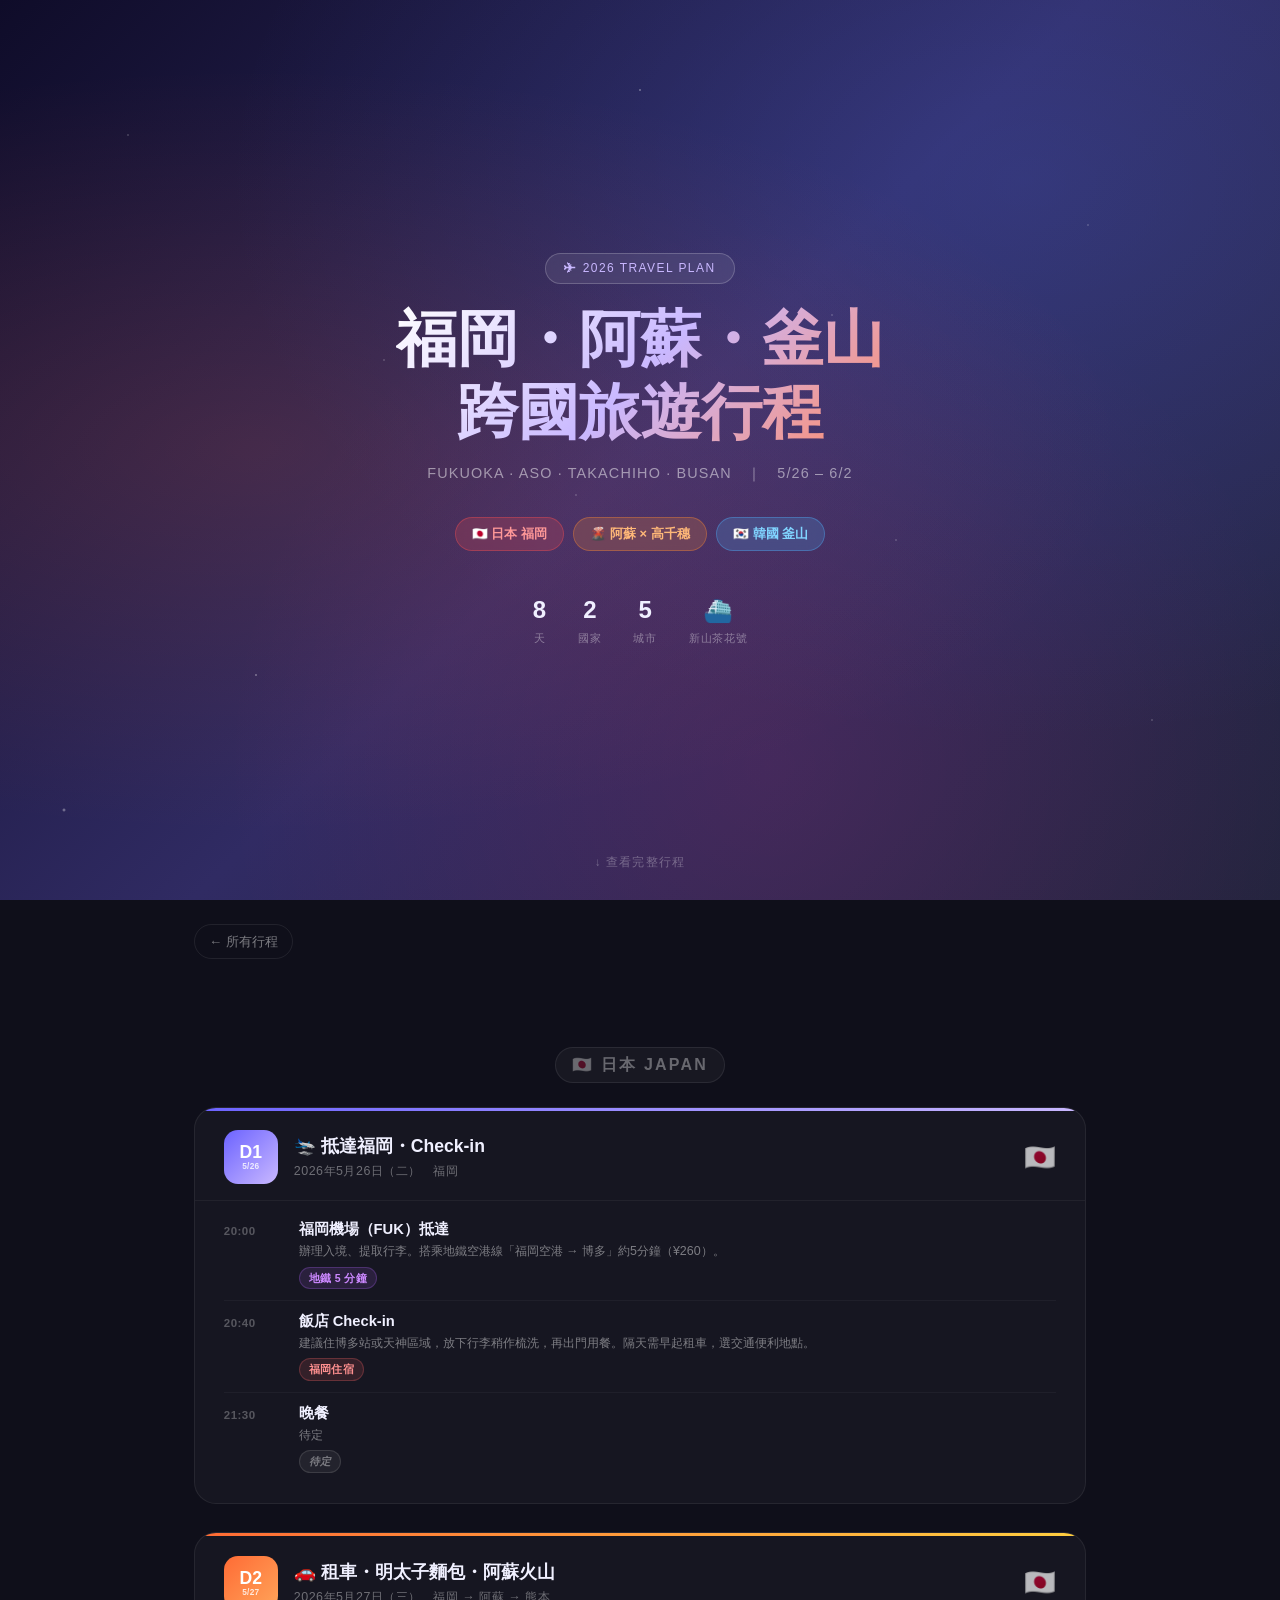
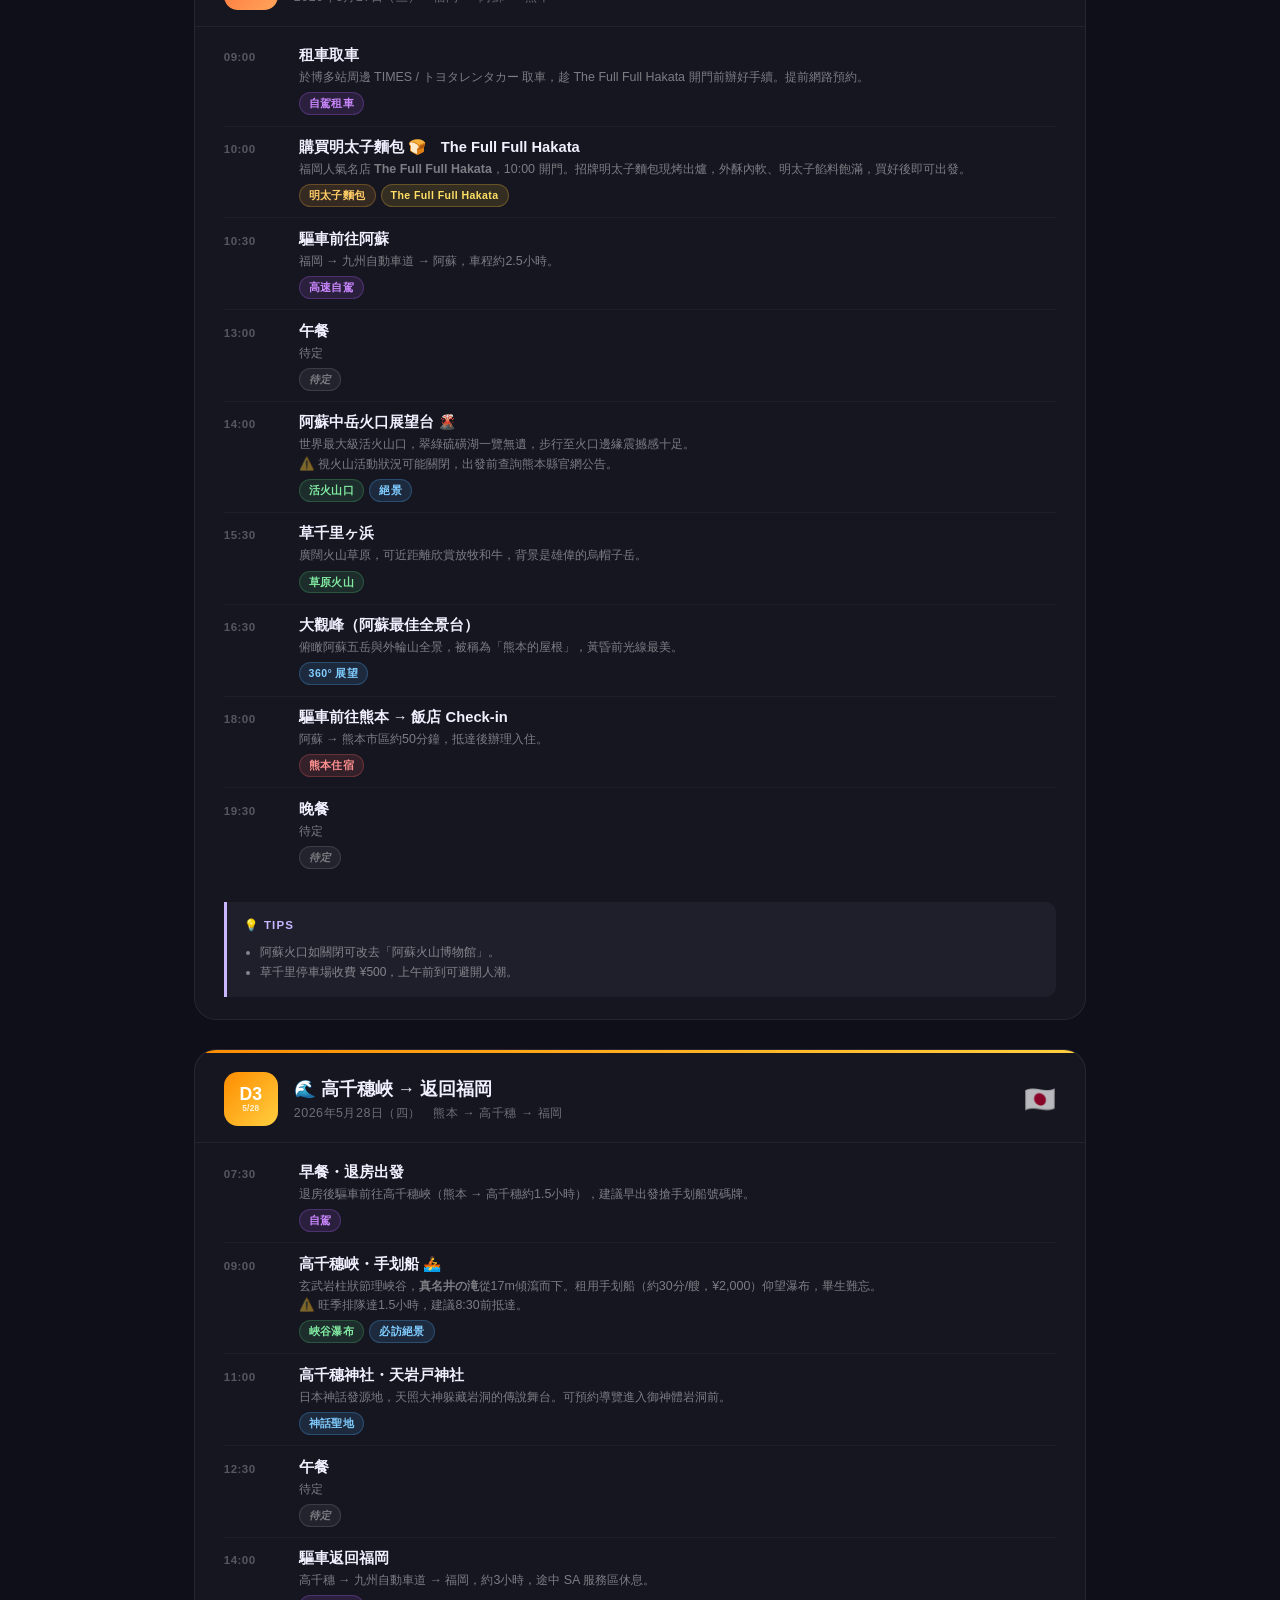
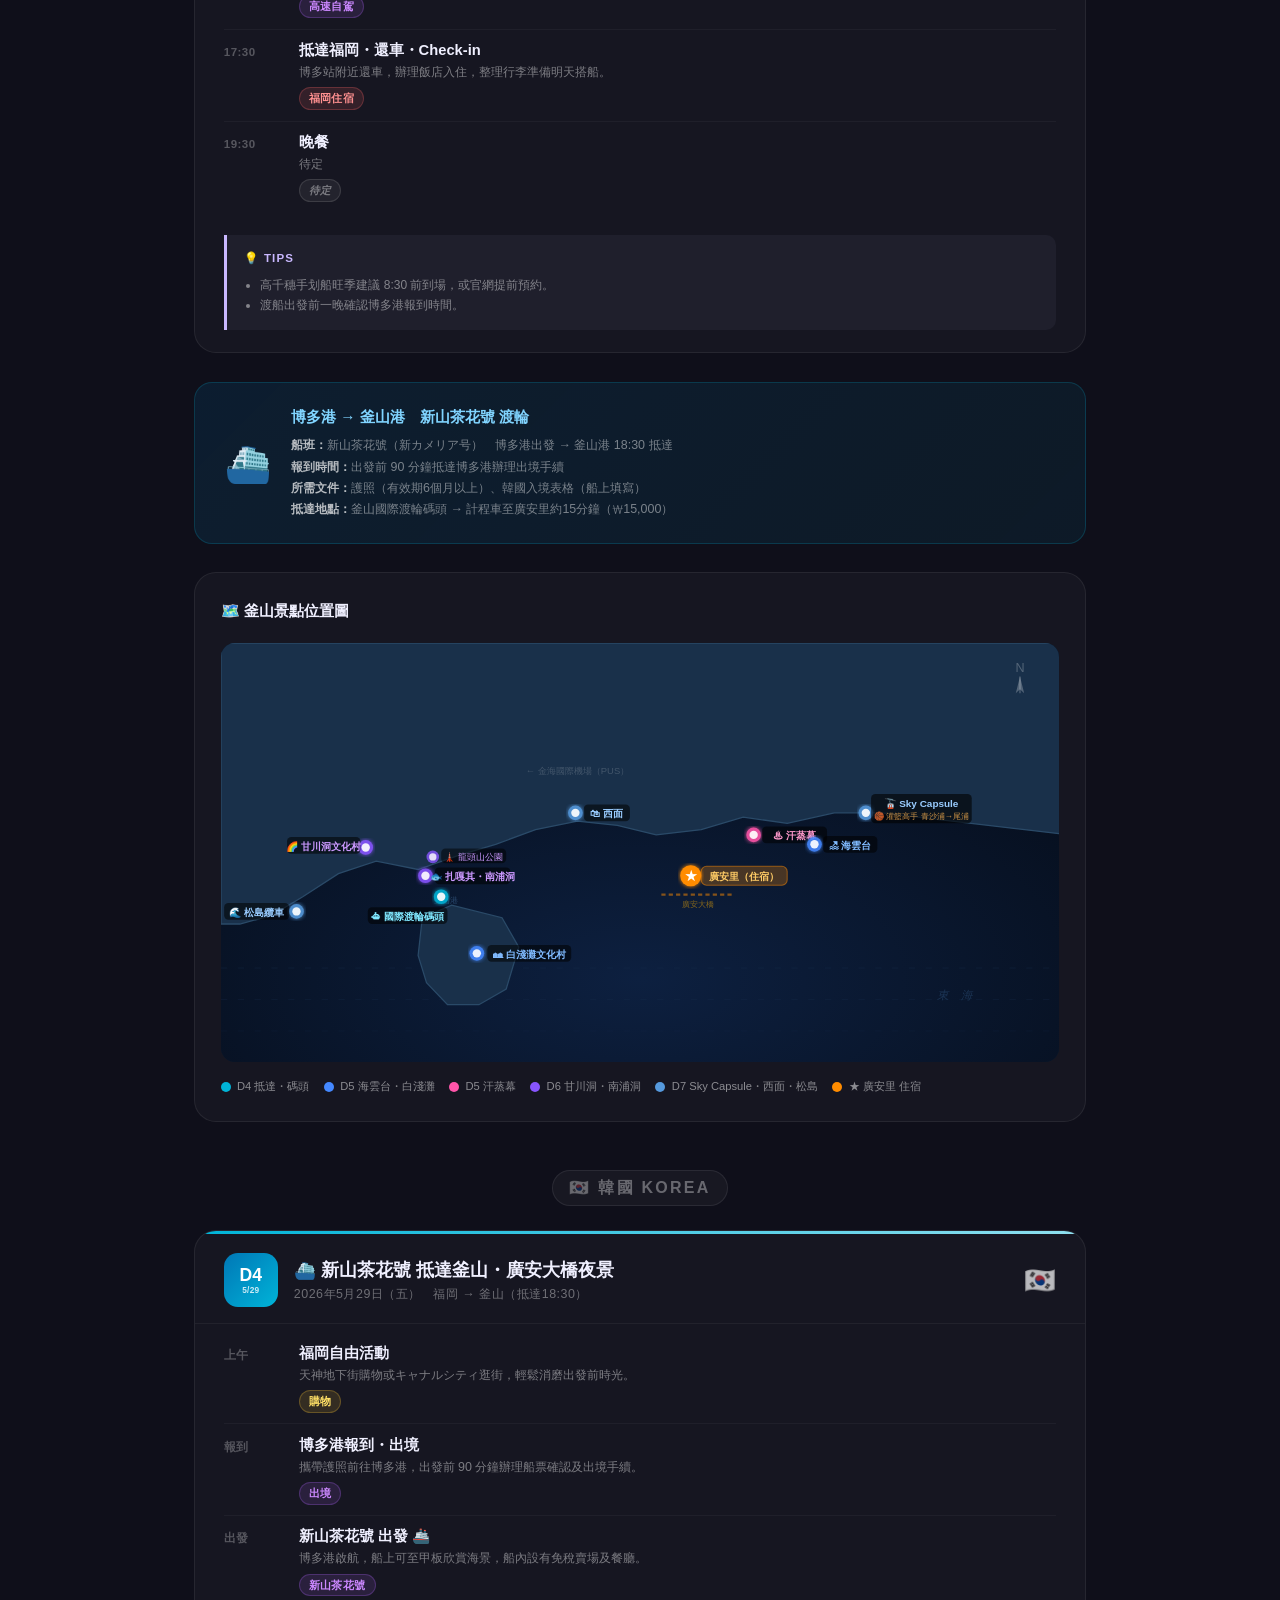
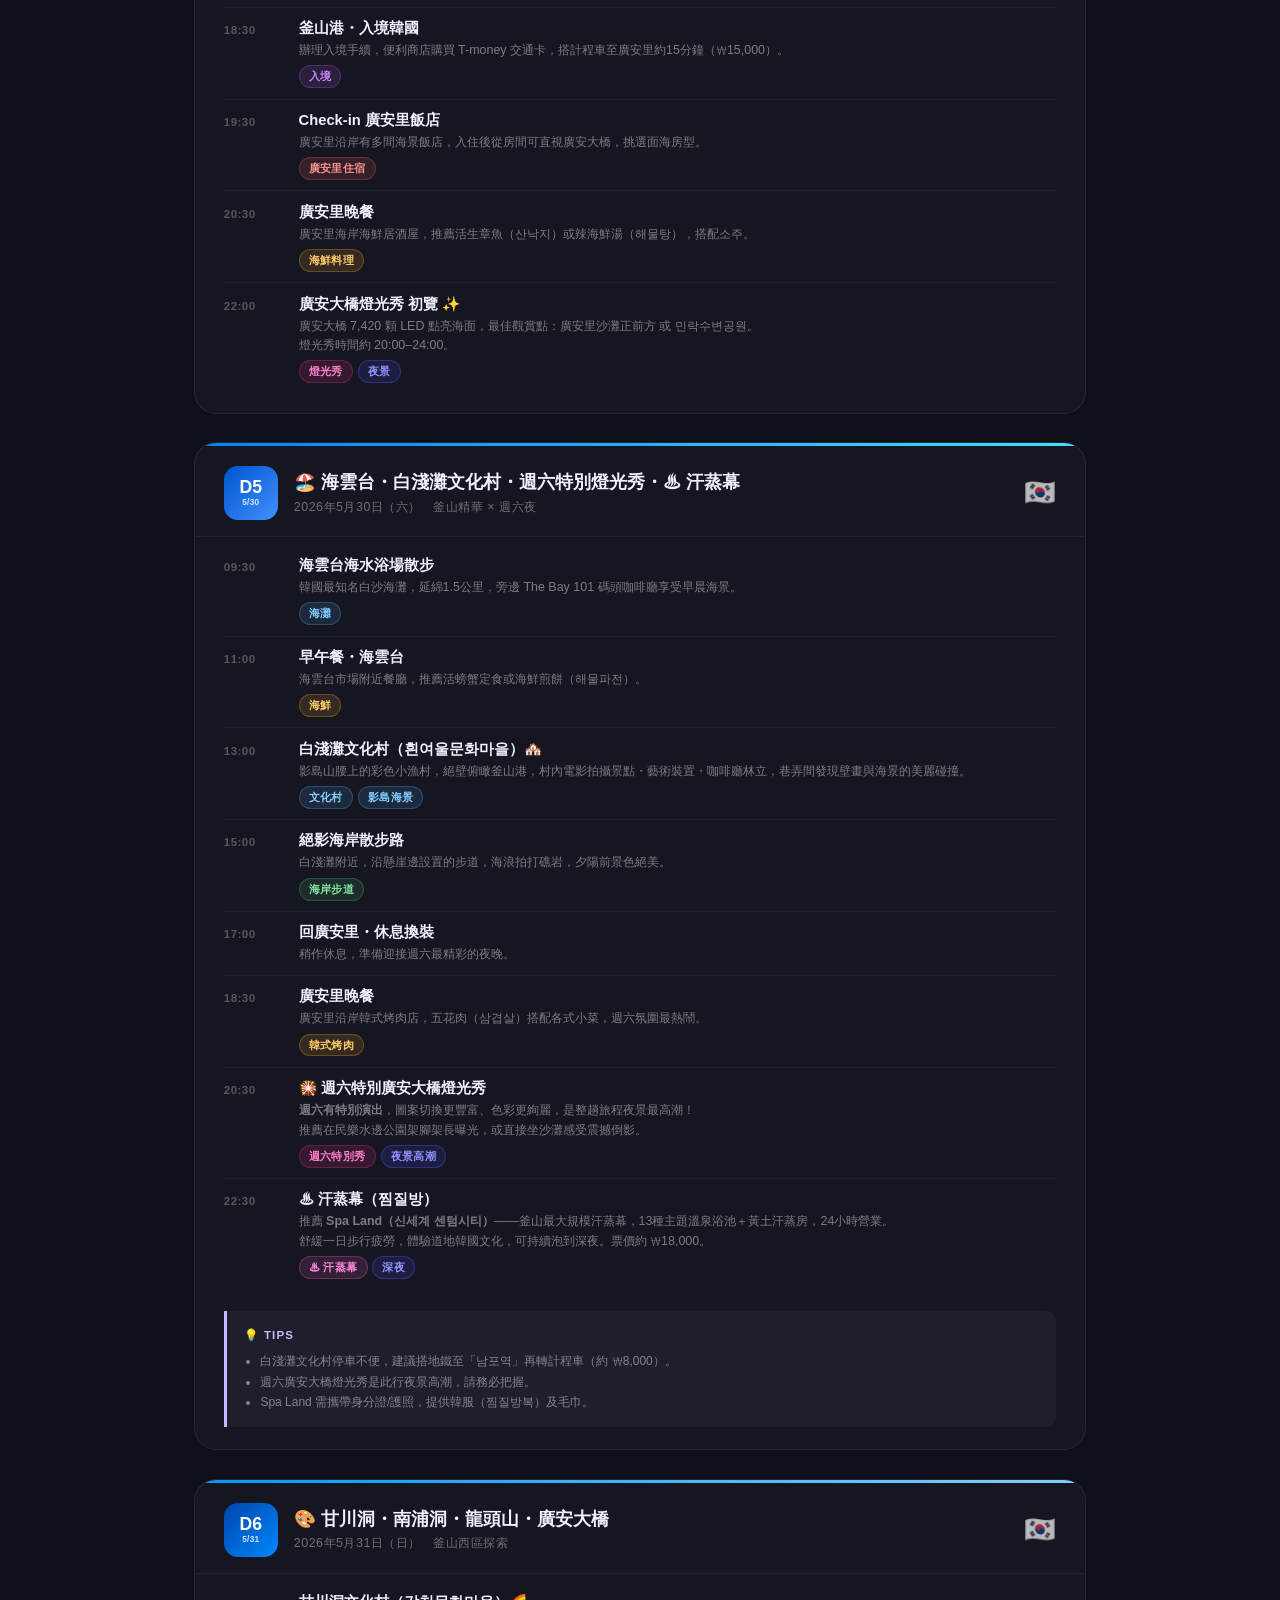
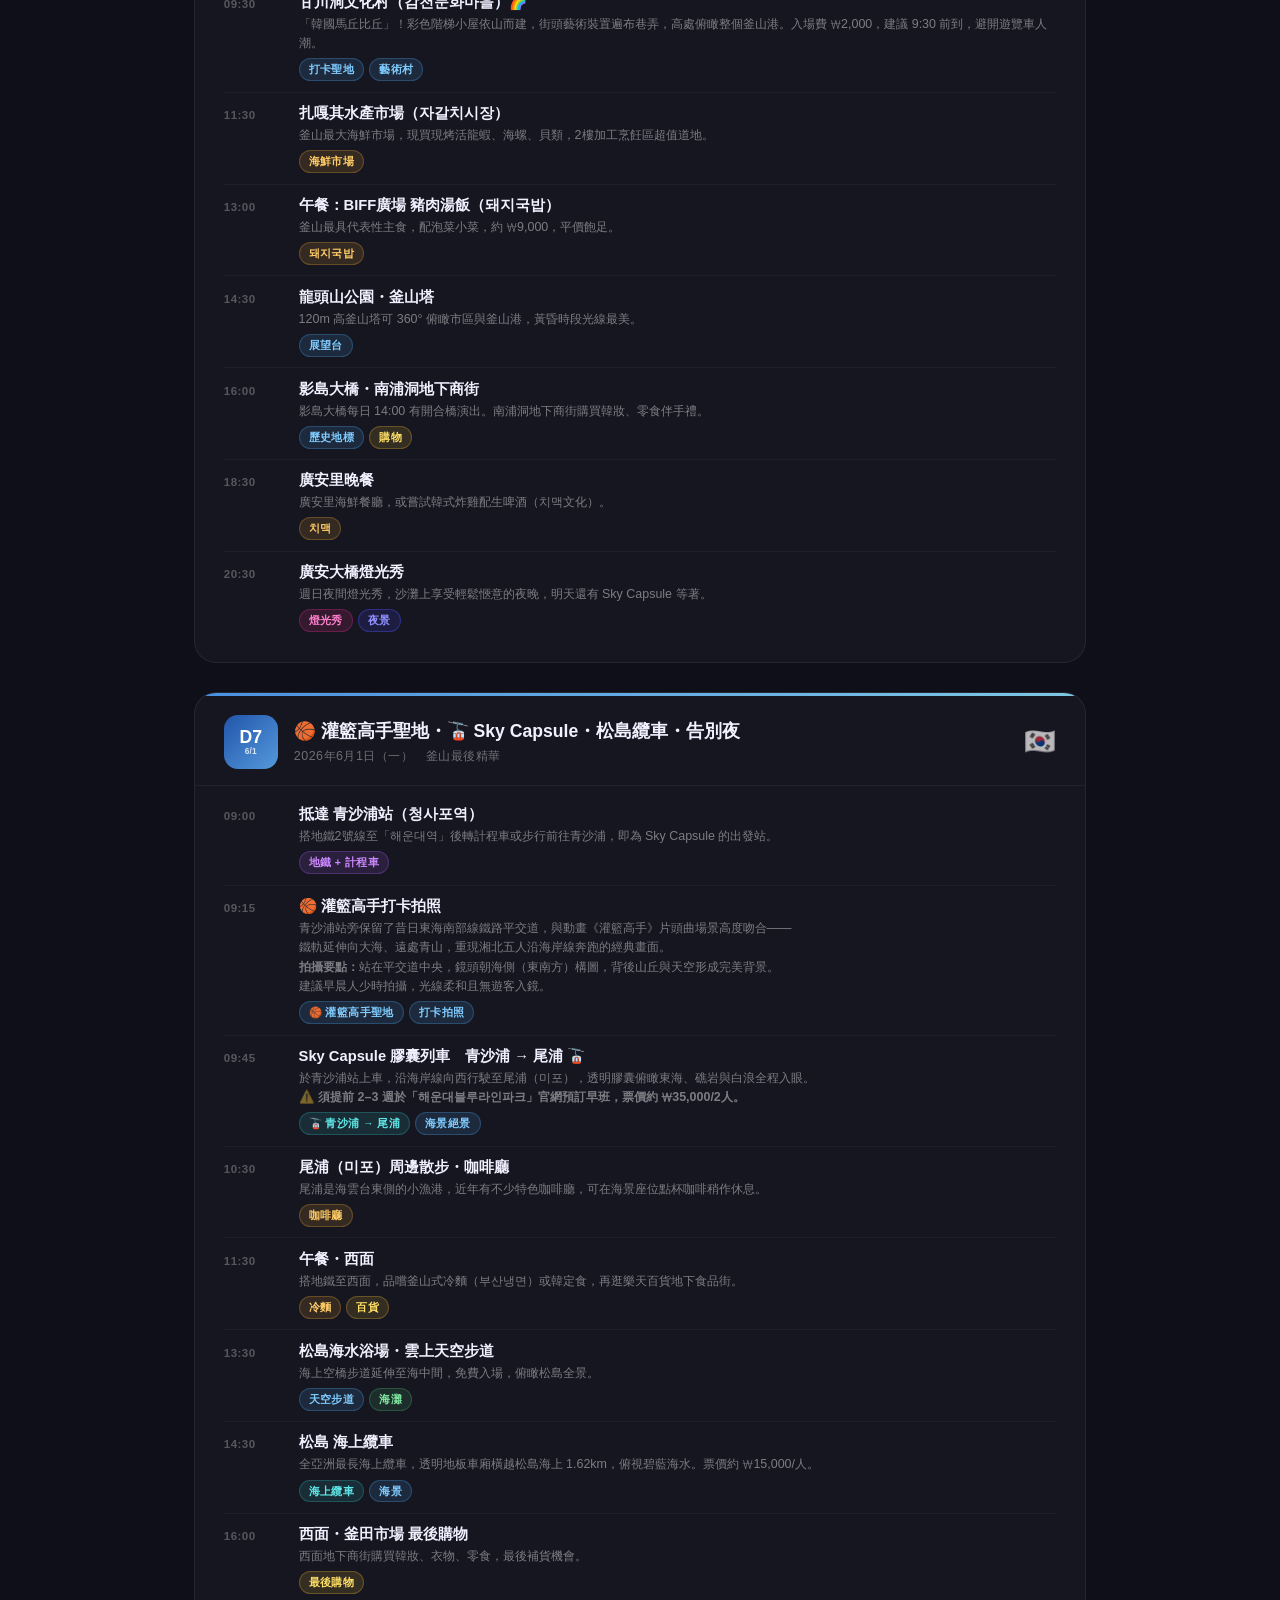
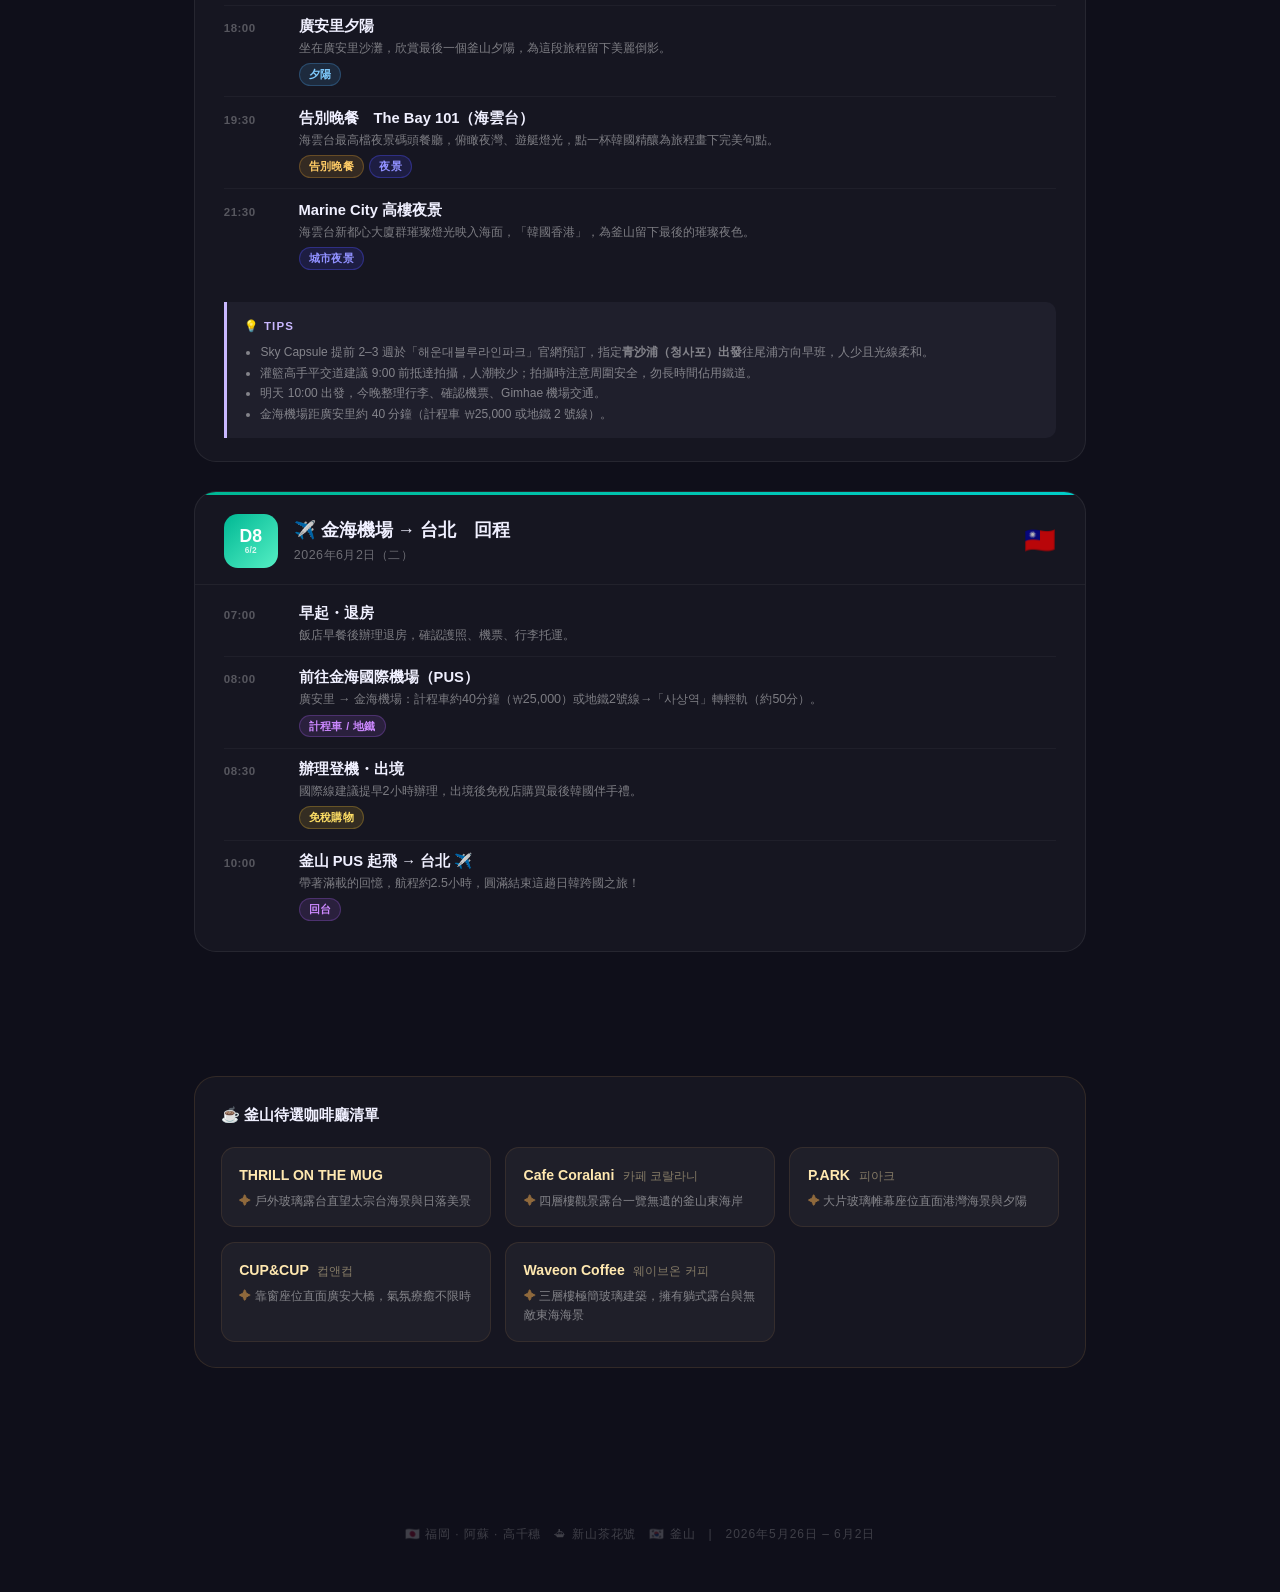
==== trips/fukuoka-busan-2025/index.html @ 914abcb4 "init" ====
<!DOCTYPE html>
<html lang="zh-TW">
<head>
  <meta charset="UTF-8" />
  <meta name="viewport" content="width=device-width, initial-scale=1.0" />
  <title>福岡・阿蘇・釜山 旅遊行程 2026</title>
  <link rel="stylesheet" href="../../assets/css/style.css" />
  <style>
    .hero {
      position: relative;
      height: 100vh;
      min-height: 420px;
      display: flex;
      flex-direction: column;
      align-items: center;
      justify-content: center;
      text-align: center;
      overflow: hidden;
      background: linear-gradient(135deg, #0f0c29, #302b63, #24243e);
    }
    .hero::before {
      content: '';
      position: absolute;
      inset: 0;
      background:
        radial-gradient(ellipse at 20% 50%, rgba(255,100,50,.15) 0%, transparent 60%),
        radial-gradient(ellipse at 80% 20%, rgba(80,120,255,.18) 0%, transparent 55%),
        radial-gradient(ellipse at 60% 85%, rgba(255,50,150,.12) 0%, transparent 50%);
      animation: aurora 8s ease-in-out infinite alternate;
    }
    @keyframes aurora {
      0%   { opacity:.7; transform:scale(1); }
      100% { opacity:1;  transform:scale(1.05); }
    }
    .hero-stars {
      position: absolute;
      inset: 0;
      background-image:
        radial-gradient(1px 1px at 10% 15%, #fff, transparent),
        radial-gradient(1px 1px at 30% 40%, #fff, transparent),
        radial-gradient(1.5px 1.5px at 50% 10%, #fff, transparent),
        radial-gradient(1px 1px at 70% 60%, #fff, transparent),
        radial-gradient(1px 1px at 85% 25%, #fff, transparent),
        radial-gradient(1.5px 1.5px at 20% 75%, #fff, transparent),
        radial-gradient(1px 1px at 90% 80%, #fff, transparent),
        radial-gradient(1px 1px at 45% 55%, #fff, transparent),
        radial-gradient(1px 1px at 65% 35%, #fff, transparent),
        radial-gradient(2px 2px at 5%  90%, #fff, transparent);
      opacity:.5;
    }
    .hero-content { position:relative; z-index:1; }
    .hero-badge {
      display:inline-block; padding:5px 18px;
      background:rgba(255,255,255,.08); border:1px solid rgba(255,255,255,.2);
      border-radius:999px; font-size:.75rem; letter-spacing:.12em; color:#c9b8ff;
      margin-bottom:1.2rem; backdrop-filter:blur(6px);
    }
    .hero h1 {
      font-size:clamp(2rem,6vw,3.8rem); font-weight:800; line-height:1.2;
      background:linear-gradient(135deg,#fff 0%,#c9b8ff 50%,#ff8c69 100%);
      -webkit-background-clip:text; -webkit-text-fill-color:transparent;
      background-clip:text; margin-bottom:.8rem;
    }
    .hero-sub { font-size:.9rem; color:rgba(255,255,255,.5); letter-spacing:.08em; margin-bottom:2rem; }
    .hero-pills { display:flex; gap:.6rem; justify-content:center; flex-wrap:wrap; margin-bottom:2.5rem; }
    .pill { padding:6px 16px; border-radius:999px; font-size:.8rem; font-weight:600; backdrop-filter:blur(8px); }
    .pill-jp  { background:rgba(255,80,80,.2);  border:1px solid rgba(255,80,80,.35);  color:#ff9898; }
    .pill-kr  { background:rgba(80,180,255,.2); border:1px solid rgba(80,180,255,.35); color:#80d4ff; }
    .pill-vol { background:rgba(255,140,50,.2); border:1px solid rgba(255,140,50,.35); color:#ffb878; }
    .hero-summary { display:flex; gap:2rem; justify-content:center; flex-wrap:wrap; }
    .hs-item { text-align:center; }
    .hs-num { font-size:1.5rem; font-weight:800; color:#f0f0ff; }
    .hs-lbl { font-size:.7rem; color:rgba(255,255,255,.38); letter-spacing:.06em; }
    .scroll-hint {
      position:absolute; bottom:1.8rem; left:50%; transform:translateX(-50%);
      color:rgba(255,255,255,.3); font-size:.72rem; letter-spacing:.1em;
      animation:bounce 2s infinite;
    }
    @keyframes bounce {
      0%,100% { transform:translateX(-50%) translateY(0); }
      50%      { transform:translateX(-50%) translateY(8px); }
    }
    .back-bar { max-width:940px; margin:0 auto; padding:1.5rem 1.5rem 0; }
    .container { max-width:940px; margin:0 auto; padding:2.5rem 1.5rem 6rem; }
    .section-title {
      text-align:center; font-size:1rem; font-weight:700;
      color:rgba(255,255,255,.35); letter-spacing:.14em; margin:3rem 0 1.5rem;
    }
    .section-title span {
      display:inline-block; padding:4px 16px;
      background:rgba(255,255,255,.04); border:1px solid rgba(255,255,255,.08);
      border-radius:999px;
    }
    /* Day cards */
    .day-card {
      position:relative; border-radius:22px; padding:0;
      margin-bottom:1.8rem; overflow:hidden;
      transition:transform .3s, box-shadow .3s;
      background:rgba(255,255,255,.03); border:1px solid rgba(255,255,255,.07);
    }
    .day-card:hover { transform:translateY(-3px); box-shadow:0 18px 50px rgba(0,0,0,.4); }
    .day-card::before {
      content:''; position:absolute; top:0; left:0;
      width:100%; height:3px; border-radius:0;
    }
    .d1::before { background:linear-gradient(90deg,#6c63ff,#c9b8ff); }
    .d2::before { background:linear-gradient(90deg,#ff6b35,#ffcf40); }
    .d3::before { background:linear-gradient(90deg,#ff8c00,#ffcf40); }
    .d4::before { background:linear-gradient(90deg,#00b4d8,#90e0ef); }
    .d5::before { background:linear-gradient(90deg,#0080ff,#40e0ff); }
    .d6::before { background:linear-gradient(90deg,#0099ff,#80cfff); }
    .d7::before { background:linear-gradient(90deg,#4a90e2,#7ec8e3); }
    .d8::before { background:linear-gradient(90deg,#00b894,#00cec9); }
    .day-head {
      display:flex; align-items:center; gap:1rem;
      padding:1.4rem 1.8rem 1rem; border-bottom:1px solid rgba(255,255,255,.05);
    }
    .day-num {
      flex-shrink:0; width:54px; height:54px; border-radius:14px;
      display:flex; flex-direction:column; align-items:center; justify-content:center;
      font-weight:800; line-height:1.1; color:#fff;
    }
    .d1 .day-num { background:linear-gradient(135deg,#6c63ff,#c9b8ff); }
    .d2 .day-num { background:linear-gradient(135deg,#ff6b35,#ffa55a); }
    .d3 .day-num { background:linear-gradient(135deg,#ff8c00,#ffcf40); }
    .d4 .day-num { background:linear-gradient(135deg,#0077b6,#00b4d8); }
    .d5 .day-num { background:linear-gradient(135deg,#0055cc,#4090ff); }
    .d6 .day-num { background:linear-gradient(135deg,#0044aa,#0088ff); }
    .d7 .day-num { background:linear-gradient(135deg,#2255aa,#5599dd); }
    .d8 .day-num { background:linear-gradient(135deg,#00b894,#55efc4); }
    .day-num .n  { font-size:1.1rem; }
    .day-num .dt { font-size:.52rem; opacity:.8; letter-spacing:.03em; }
    .day-info h2  { font-size:1.1rem; font-weight:700; color:#f0f0ff; }
    .day-info .dl { font-size:.78rem; color:rgba(255,255,255,.38); margin-top:.1rem; letter-spacing:.04em; }
    .country-flag { margin-left:auto; font-size:1.6rem; opacity:.7; }
    .schedule { padding:.5rem 1.8rem 1.2rem; }
    .si {
      display:grid; grid-template-columns:62px 1fr; gap:.3rem .8rem;
      padding:.65rem 0; border-bottom:1px solid rgba(255,255,255,.04);
    }
    .si:last-child { border-bottom:none; }
    .si-time { font-size:.72rem; font-weight:700; color:rgba(255,255,255,.28); padding-top:3px; letter-spacing:.04em; }
    .si-name { font-size:.92rem; font-weight:600; color:#f0f0ff; line-height:1.4; }
    .si-desc { font-size:.78rem; color:rgba(255,255,255,.44); line-height:1.55; margin-top:.15rem; }
    .si-tags { margin-top:.3rem; display:flex; flex-wrap:wrap; gap:.3rem; }
    .tag { padding:2px 9px; border-radius:999px; font-size:.66rem; font-weight:600; }
    .t-food   { background:rgba(255,180,50,.13);  color:#ffcc66; border:1px solid rgba(255,180,50,.25); }
    .t-nature { background:rgba(80,200,120,.13);  color:#80e8a0; border:1px solid rgba(80,200,120,.25); }
    .t-view   { background:rgba(80,180,255,.13);  color:#80ccff; border:1px solid rgba(80,180,255,.25); }
    .t-trans  { background:rgba(180,100,255,.13); color:#cc88ff; border:1px solid rgba(180,100,255,.25); }
    .t-hotel  { background:rgba(255,100,100,.13); color:#ff9090; border:1px solid rgba(255,100,100,.25); }
    .t-night  { background:rgba(60,60,200,.2);    color:#9090ff; border:1px solid rgba(80,80,255,.35); }
    .t-show   { background:rgba(255,50,150,.13);  color:#ff80cc; border:1px solid rgba(255,50,150,.25); }
    .t-cable  { background:rgba(50,200,200,.13);  color:#60e8e8; border:1px solid rgba(50,200,200,.25); }
    .t-shop   { background:rgba(255,200,50,.13);  color:#ffe066; border:1px solid rgba(255,200,50,.25); }
    .t-spa    { background:rgba(255,100,200,.13); color:#ff88dd; border:1px solid rgba(255,100,200,.25); }
    .t-tbd    { background:rgba(160,160,160,.1);  color:rgba(255,255,255,.4); border:1px solid rgba(160,160,160,.2); font-style:italic; }
    .tips {
      margin:.2rem 1.8rem 1.4rem;
      background:rgba(201,184,255,.05); border-left:3px solid #c9b8ff;
      border-radius:0 10px 10px 0; padding:.9rem 1.1rem;
    }
    .tips h4 { font-size:.72rem; color:#c9b8ff; letter-spacing:.1em; margin-bottom:.45rem; }
    .tips ul  { padding-left:1rem; }
    .tips li  { font-size:.75rem; color:rgba(255,255,255,.45); line-height:1.7; }
    /* Ferry banner */
    .ferry-banner {
      display:flex; align-items:center; gap:1.2rem; flex-wrap:wrap;
      background:linear-gradient(135deg,rgba(0,119,182,.14),rgba(0,180,216,.07));
      border:1px solid rgba(0,180,216,.2); border-radius:18px;
      padding:1.4rem 1.8rem; margin-bottom:1.8rem;
    }
    .ferry-icon { font-size:2.4rem; flex-shrink:0; }
    .ferry-info h3 { font-size:.95rem; font-weight:700; color:#80d4ff; margin-bottom:.35rem; }
    .ferry-info p  { font-size:.78rem; color:rgba(255,255,255,.45); line-height:1.7; }
    .ferry-info strong { color:rgba(255,255,255,.7); }

    /* ── Busan Map ── */
    .map-section {
      background:rgba(255,255,255,.03); border:1px solid rgba(255,255,255,.07);
      border-radius:22px; padding:1.6rem; margin-bottom:1.8rem; overflow:hidden;
    }
    .map-title {
      font-size:.95rem; font-weight:700; color:#f0f0ff;
      margin-bottom:1.2rem; display:flex; align-items:center; gap:.5rem;
    }
    .map-wrap {
      position:relative; width:100%; border-radius:14px; overflow:hidden;
      background:#0d1b2e;
    }
    .map-wrap svg { display:block; width:100%; height:auto; }
    .map-legend {
      display:flex; flex-wrap:wrap; gap:.5rem .9rem; margin-top:1rem;
    }
    .legend-item {
      display:flex; align-items:center; gap:.4rem;
      font-size:.7rem; color:rgba(255,255,255,.5);
    }
    .legend-dot {
      width:10px; height:10px; border-radius:50%; flex-shrink:0;
    }

    /* ── Coffee section ── */
    .cafe-section {
      background: rgba(255,255,255,.03);
      border: 1px solid rgba(255,180,80,.12);
      border-radius: 22px;
      padding: 1.6rem;
      margin-bottom: 1.8rem;
    }
    .cafe-section-title {
      font-size: .95rem;
      font-weight: 700;
      color: #f0f0ff;
      margin-bottom: 1.2rem;
      display: flex;
      align-items: center;
      gap: .5rem;
    }
    .cafe-grid {
      display: grid;
      grid-template-columns: repeat(auto-fill, minmax(260px, 1fr));
      gap: .9rem;
    }
    .cafe-card {
      background: rgba(255,255,255,.04);
      border: 1px solid rgba(255,180,80,.1);
      border-radius: 14px;
      padding: 1rem 1.1rem;
      transition: background .2s, border-color .2s;
    }
    .cafe-card:hover {
      background: rgba(255,180,80,.06);
      border-color: rgba(255,180,80,.22);
    }
    .cafe-name {
      font-size: .88rem;
      font-weight: 700;
      color: #ffe8b0;
      margin-bottom: .35rem;
    }
    .cafe-name-kr {
      font-size: .72rem;
      color: rgba(255,232,176,.45);
      margin-left: .3rem;
      font-weight: 400;
    }
    .cafe-highlight {
      font-size: .76rem;
      color: rgba(255,255,255,.45);
      line-height: 1.55;
    }
    .cafe-highlight::before {
      content: '✦ ';
      color: rgba(255,180,80,.5);
    }
  </style>
</head>
<body>

<!-- ══ HERO ══ -->
<section class="hero">
  <div class="hero-stars"></div>
  <div class="hero-content">
    <div class="hero-badge">✈ 2026 TRAVEL PLAN</div>
    <h1>福岡・阿蘇・釜山<br>跨國旅遊行程</h1>
    <p class="hero-sub">FUKUOKA · ASO · TAKACHIHO · BUSAN　｜　5/26 – 6/2</p>
    <div class="hero-pills">
      <span class="pill pill-jp">🇯🇵 日本 福岡</span>
      <span class="pill pill-vol">🌋 阿蘇 × 高千穗</span>
      <span class="pill pill-kr">🇰🇷 韓國 釜山</span>
    </div>
    <div class="hero-summary">
      <div class="hs-item"><div class="hs-num">8</div><div class="hs-lbl">天</div></div>
      <div class="hs-item"><div class="hs-num">2</div><div class="hs-lbl">國家</div></div>
      <div class="hs-item"><div class="hs-num">5</div><div class="hs-lbl">城市</div></div>
      <div class="hs-item"><div class="hs-num">⛴️</div><div class="hs-lbl">新山茶花號</div></div>
    </div>
  </div>
  <div class="scroll-hint">↓ 查看完整行程</div>
</section>

<div class="back-bar">
  <a href="../../index.html" class="back-link">← 所有行程</a>
</div>

<div class="container">

  <!-- ══ 日本段 ══ -->
  <div class="section-title"><span>🇯🇵 日本 JAPAN</span></div>

  <!-- D1 -->
  <div class="day-card d1">
    <div class="day-head">
      <div class="day-num"><span class="n">D1</span><span class="dt">5/26</span></div>
      <div class="day-info">
        <h2>🛬 抵達福岡・Check-in</h2>
        <div class="dl">2026年5月26日（二）　福岡</div>
      </div>
      <div class="country-flag">🇯🇵</div>
    </div>
    <div class="schedule">
      <div class="si">
        <span class="si-time">20:00</span>
        <div>
          <div class="si-name">福岡機場（FUK）抵達</div>
          <div class="si-desc">辦理入境、提取行李。搭乘地鐵空港線「福岡空港 → 博多」約5分鐘（¥260）。</div>
          <div class="si-tags"><span class="tag t-trans">地鐵 5 分鐘</span></div>
        </div>
      </div>
      <div class="si">
        <span class="si-time">20:40</span>
        <div>
          <div class="si-name">飯店 Check-in</div>
          <div class="si-desc">建議住博多站或天神區域，放下行李稍作梳洗，再出門用餐。隔天需早起租車，選交通便利地點。</div>
          <div class="si-tags"><span class="tag t-hotel">福岡住宿</span></div>
        </div>
      </div>
      <div class="si">
        <span class="si-time">21:30</span>
        <div>
          <div class="si-name">晚餐</div>
          <div class="si-desc">待定</div>
          <div class="si-tags"><span class="tag t-tbd">待定</span></div>
        </div>
      </div>
    </div>
  </div>

  <!-- D2 -->
  <div class="day-card d2">
    <div class="day-head">
      <div class="day-num"><span class="n">D2</span><span class="dt">5/27</span></div>
      <div class="day-info">
        <h2>🚗 租車・明太子麵包・阿蘇火山</h2>
        <div class="dl">2026年5月27日（三）　福岡 → 阿蘇 → 熊本</div>
      </div>
      <div class="country-flag">🇯🇵</div>
    </div>
    <div class="schedule">
      <div class="si">
        <span class="si-time">09:00</span>
        <div>
          <div class="si-name">租車取車</div>
          <div class="si-desc">於博多站周邊 TIMES / トヨタレンタカー 取車，趁 The Full Full Hakata 開門前辦好手續。提前網路預約。</div>
          <div class="si-tags"><span class="tag t-trans">自駕租車</span></div>
        </div>
      </div>
      <div class="si">
        <span class="si-time">10:00</span>
        <div>
          <div class="si-name">購買明太子麵包 🍞　The Full Full Hakata</div>
          <div class="si-desc">福岡人氣名店 <strong>The Full Full Hakata</strong>，10:00 開門。招牌明太子麵包現烤出爐，外酥內軟、明太子餡料飽滿，買好後即可出發。</div>
          <div class="si-tags"><span class="tag t-food">明太子麵包</span><span class="tag t-shop">The Full Full Hakata</span></div>
        </div>
      </div>
      <div class="si">
        <span class="si-time">10:30</span>
        <div>
          <div class="si-name">驅車前往阿蘇</div>
          <div class="si-desc">福岡 → 九州自動車道 → 阿蘇，車程約2.5小時。</div>
          <div class="si-tags"><span class="tag t-trans">高速自駕</span></div>
        </div>
      </div>
      <div class="si">
        <span class="si-time">13:00</span>
        <div>
          <div class="si-name">午餐</div>
          <div class="si-desc">待定</div>
          <div class="si-tags"><span class="tag t-tbd">待定</span></div>
        </div>
      </div>
      <div class="si">
        <span class="si-time">14:00</span>
        <div>
          <div class="si-name">阿蘇中岳火口展望台 🌋</div>
          <div class="si-desc">世界最大級活火山口，翠綠硫磺湖一覽無遺，步行至火口邊緣震撼感十足。<br>⚠️ 視火山活動狀況可能關閉，出發前查詢熊本縣官網公告。</div>
          <div class="si-tags"><span class="tag t-nature">活火山口</span><span class="tag t-view">絕景</span></div>
        </div>
      </div>
      <div class="si">
        <span class="si-time">15:30</span>
        <div>
          <div class="si-name">草千里ヶ浜</div>
          <div class="si-desc">廣闊火山草原，可近距離欣賞放牧和牛，背景是雄偉的烏帽子岳。</div>
          <div class="si-tags"><span class="tag t-nature">草原火山</span></div>
        </div>
      </div>
      <div class="si">
        <span class="si-time">16:30</span>
        <div>
          <div class="si-name">大觀峰（阿蘇最佳全景台）</div>
          <div class="si-desc">俯瞰阿蘇五岳與外輪山全景，被稱為「熊本的屋根」，黃昏前光線最美。</div>
          <div class="si-tags"><span class="tag t-view">360° 展望</span></div>
        </div>
      </div>
      <div class="si">
        <span class="si-time">18:00</span>
        <div>
          <div class="si-name">驅車前往熊本 → 飯店 Check-in</div>
          <div class="si-desc">阿蘇 → 熊本市區約50分鐘，抵達後辦理入住。</div>
          <div class="si-tags"><span class="tag t-hotel">熊本住宿</span></div>
        </div>
      </div>
      <div class="si">
        <span class="si-time">19:30</span>
        <div>
          <div class="si-name">晚餐</div>
          <div class="si-desc">待定</div>
          <div class="si-tags"><span class="tag t-tbd">待定</span></div>
        </div>
      </div>
    </div>
    <div class="tips">
      <h4>💡 TIPS</h4>
      <ul>
        <li>阿蘇火口如關閉可改去「阿蘇火山博物館」。</li>
        <li>草千里停車場收費 ¥500，上午前到可避開人潮。</li>
      </ul>
    </div>
  </div>

  <!-- D3 -->
  <div class="day-card d3">
    <div class="day-head">
      <div class="day-num"><span class="n">D3</span><span class="dt">5/28</span></div>
      <div class="day-info">
        <h2>🌊 高千穗峽 → 返回福岡</h2>
        <div class="dl">2026年5月28日（四）　熊本 → 高千穗 → 福岡</div>
      </div>
      <div class="country-flag">🇯🇵</div>
    </div>
    <div class="schedule">
      <div class="si">
        <span class="si-time">07:30</span>
        <div>
          <div class="si-name">早餐・退房出發</div>
          <div class="si-desc">退房後驅車前往高千穗峽（熊本 → 高千穗約1.5小時），建議早出發搶手划船號碼牌。</div>
          <div class="si-tags"><span class="tag t-trans">自駕</span></div>
        </div>
      </div>
      <div class="si">
        <span class="si-time">09:00</span>
        <div>
          <div class="si-name">高千穗峽・手划船 🚣</div>
          <div class="si-desc">玄武岩柱狀節理峽谷，<strong>真名井の滝</strong>從17m傾瀉而下。租用手划船（約30分/艘，¥2,000）仰望瀑布，畢生難忘。<br>⚠️ 旺季排隊達1.5小時，建議8:30前抵達。</div>
          <div class="si-tags"><span class="tag t-nature">峽谷瀑布</span><span class="tag t-view">必訪絕景</span></div>
        </div>
      </div>
      <div class="si">
        <span class="si-time">11:00</span>
        <div>
          <div class="si-name">高千穗神社・天岩戸神社</div>
          <div class="si-desc">日本神話發源地，天照大神躲藏岩洞的傳說舞台。可預約導覽進入御神體岩洞前。</div>
          <div class="si-tags"><span class="tag t-view">神話聖地</span></div>
        </div>
      </div>
      <div class="si">
        <span class="si-time">12:30</span>
        <div>
          <div class="si-name">午餐</div>
          <div class="si-desc">待定</div>
          <div class="si-tags"><span class="tag t-tbd">待定</span></div>
        </div>
      </div>
      <div class="si">
        <span class="si-time">14:00</span>
        <div>
          <div class="si-name">驅車返回福岡</div>
          <div class="si-desc">高千穗 → 九州自動車道 → 福岡，約3小時，途中 SA 服務區休息。</div>
          <div class="si-tags"><span class="tag t-trans">高速自駕</span></div>
        </div>
      </div>
      <div class="si">
        <span class="si-time">17:30</span>
        <div>
          <div class="si-name">抵達福岡・還車・Check-in</div>
          <div class="si-desc">博多站附近還車，辦理飯店入住，整理行李準備明天搭船。</div>
          <div class="si-tags"><span class="tag t-hotel">福岡住宿</span></div>
        </div>
      </div>
      <div class="si">
        <span class="si-time">19:30</span>
        <div>
          <div class="si-name">晚餐</div>
          <div class="si-desc">待定</div>
          <div class="si-tags"><span class="tag t-tbd">待定</span></div>
        </div>
      </div>
    </div>
    <div class="tips">
      <h4>💡 TIPS</h4>
      <ul>
        <li>高千穗手划船旺季建議 8:30 前到場，或官網提前預約。</li>
        <li>渡船出發前一晚確認博多港報到時間。</li>
      </ul>
    </div>
  </div>

  <!-- Ferry 說明 -->
  <div class="ferry-banner">
    <div class="ferry-icon">⛴️</div>
    <div class="ferry-info">
      <h3>博多港 → 釜山港　新山茶花號 渡輪</h3>
      <p>
        <strong>船班：</strong>新山茶花號（新カメリア号）　博多港出發 → 釜山港 18:30 抵達<br>
        <strong>報到時間：</strong>出發前 90 分鐘抵達博多港辦理出境手續<br>
        <strong>所需文件：</strong>護照（有效期6個月以上）、韓國入境表格（船上填寫）<br>
        <strong>抵達地點：</strong>釜山國際渡輪碼頭 → 計程車至廣安里約15分鐘（₩15,000）
      </p>
    </div>
  </div>

  <!-- ══ 釜山位置圖 ══ -->
  <div class="map-section">
    <div class="map-title">🗺️ 釜山景點位置圖</div>
    <div class="map-wrap">
      <svg viewBox="0 0 800 400" xmlns="http://www.w3.org/2000/svg">
        <defs>
          <radialGradient id="seaG" cx="50%" cy="80%" r="70%">
            <stop offset="0%" stop-color="#0d2040"/>
            <stop offset="100%" stop-color="#060e1c"/>
          </radialGradient>
          <filter id="glow">
            <feGaussianBlur stdDeviation="2" result="blur"/>
            <feMerge><feMergeNode in="blur"/><feMergeNode in="SourceGraphic"/></feMerge>
          </filter>
        </defs>

        <!-- Sea -->
        <rect width="800" height="400" fill="url(#seaG)"/>

        <!-- Sea texture lines -->
        <line x1="0" y1="310" x2="800" y2="310" stroke="#1a3050" stroke-width="0.6" stroke-dasharray="6,10" opacity="0.5"/>
        <line x1="0" y1="340" x2="800" y2="340" stroke="#1a3050" stroke-width="0.6" stroke-dasharray="6,10" opacity="0.4"/>
        <line x1="0" y1="370" x2="800" y2="370" stroke="#1a3050" stroke-width="0.6" stroke-dasharray="6,10" opacity="0.3"/>

        <!-- Mainland -->
        <polygon
          points="0,0 800,0 800,182 630,162 585,162 540,172 498,166 458,178 415,183 378,174 340,170 300,178 262,192 228,202 188,216 148,208 112,220 78,242 48,260 18,268 0,268"
          fill="#19304a" stroke="#2a4a68" stroke-width="1.2"/>

        <!-- Yeongdo Island -->
        <polygon
          points="192,262 220,250 268,262 284,290 272,330 246,345 216,345 196,324 188,298"
          fill="#19304a" stroke="#2a4a68" stroke-width="1.2"/>

        <!-- Water channel label -->
        <text x="215" y="248" fill="rgba(100,160,220,.35)" font-size="8" font-family="sans-serif" text-anchor="middle">釜山港</text>

        <!-- ── Markers ── -->

        <!-- 釜山港碼頭 (D4 arrival) -->
        <circle cx="210" cy="242" r="7" fill="#00b4d8" opacity="0.9" filter="url(#glow)"/>
        <circle cx="210" cy="242" r="4" fill="#fff" opacity="0.9"/>
        <rect x="140" y="252" width="76" height="16" rx="4" fill="rgba(0,0,0,.55)"/>
        <text x="178" y="264" fill="#80e8ff" font-size="9.5" font-family="sans-serif" text-anchor="middle" font-weight="bold">⛴ 國際渡輪碼頭</text>

        <!-- 白淺灘文化村 (D5, on Yeongdo) -->
        <circle cx="244" cy="296" r="7" fill="#4488ff" opacity="0.9" filter="url(#glow)"/>
        <circle cx="244" cy="296" r="4" fill="#fff" opacity="0.9"/>
        <rect x="254" y="288" width="80" height="16" rx="4" fill="rgba(0,0,0,.55)"/>
        <text x="294" y="300" fill="#80bbff" font-size="9.5" font-family="sans-serif" text-anchor="middle" font-weight="bold">🏘 白淺灘文化村</text>

        <!-- 甘川洞文化村 (D6) -->
        <circle cx="138" cy="195" r="7" fill="#8855ff" opacity="0.9" filter="url(#glow)"/>
        <circle cx="138" cy="195" r="4" fill="#fff" opacity="0.9"/>
        <rect x="63" y="185" width="70" height="16" rx="4" fill="rgba(0,0,0,.55)"/>
        <text x="98" y="197" fill="#cc99ff" font-size="9.5" font-family="sans-serif" text-anchor="middle" font-weight="bold">🌈 甘川洞文化村</text>

        <!-- 扎嘎其/南浦洞 (D6) -->
        <circle cx="195" cy="222" r="7" fill="#8855ff" opacity="0.9" filter="url(#glow)"/>
        <circle cx="195" cy="222" r="4" fill="#fff" opacity="0.9"/>
        <rect x="204" y="214" width="72" height="16" rx="4" fill="rgba(0,0,0,.55)"/>
        <text x="240" y="226" fill="#cc99ff" font-size="9.5" font-family="sans-serif" text-anchor="middle" font-weight="bold">🐟 扎嘎其・南浦洞</text>

        <!-- 龍頭山公園 (D6) -->
        <circle cx="202" cy="204" r="6" fill="#8855ff" opacity="0.8"/>
        <circle cx="202" cy="204" r="3.5" fill="#fff" opacity="0.8"/>
        <rect x="210" y="196" width="62" height="14" rx="4" fill="rgba(0,0,0,.5)"/>
        <text x="241" y="207" fill="#cc99ff" font-size="8.5" font-family="sans-serif" text-anchor="middle">🗼 龍頭山公園</text>

        <!-- 西面 (D7, inland) -->
        <circle cx="338" cy="162" r="7" fill="#5599dd" opacity="0.9" filter="url(#glow)"/>
        <circle cx="338" cy="162" r="4" fill="#fff" opacity="0.9"/>
        <rect x="346" y="154" width="44" height="16" rx="4" fill="rgba(0,0,0,.55)"/>
        <text x="368" y="166" fill="#99ccff" font-size="9.5" font-family="sans-serif" text-anchor="middle" font-weight="bold">🛍 西面</text>

        <!-- 廣安里 (Hotel ★) -->
        <circle cx="448" cy="222" r="10" fill="#ff8c00" opacity="1" filter="url(#glow)"/>
        <text x="448" y="226" fill="#fff" font-size="11" font-family="sans-serif" text-anchor="middle" font-weight="bold">★</text>
        <rect x="458" y="213" width="82" height="18" rx="5" fill="rgba(255,140,0,.25)" stroke="rgba(255,140,0,.5)" stroke-width="1"/>
        <text x="499" y="226" fill="#ffcc66" font-size="10" font-family="sans-serif" text-anchor="middle" font-weight="bold">廣安里（住宿）</text>
        <!-- Gwangalli bridge line -->
        <line x1="420" y1="240" x2="490" y2="240" stroke="#ff8c00" stroke-width="2" stroke-dasharray="4,3" opacity="0.5"/>
        <text x="455" y="252" fill="rgba(255,180,0,.5)" font-size="7.5" font-family="sans-serif" text-anchor="middle">廣安大橋</text>

        <!-- Spa Land 汗蒸幕 (D5) -->
        <circle cx="508" cy="183" r="7" fill="#ff55aa" opacity="0.9" filter="url(#glow)"/>
        <circle cx="508" cy="183" r="4" fill="#fff" opacity="0.9"/>
        <rect x="516" y="175" width="62" height="16" rx="4" fill="rgba(0,0,0,.55)"/>
        <text x="547" y="187" fill="#ff99cc" font-size="9.5" font-family="sans-serif" text-anchor="middle" font-weight="bold">♨ 汗蒸幕</text>

        <!-- 海雲台 (D5) -->
        <circle cx="566" cy="192" r="7" fill="#4488ff" opacity="0.9" filter="url(#glow)"/>
        <circle cx="566" cy="192" r="4" fill="#fff" opacity="0.9"/>
        <rect x="574" y="184" width="52" height="16" rx="4" fill="rgba(0,0,0,.55)"/>
        <text x="600" y="196" fill="#80bbff" font-size="9.5" font-family="sans-serif" text-anchor="middle" font-weight="bold">🏖 海雲台</text>

        <!-- Sky Capsule (D7) -->
        <circle cx="615" cy="162" r="7" fill="#5599dd" opacity="0.9" filter="url(#glow)"/>
        <circle cx="615" cy="162" r="4" fill="#fff" opacity="0.9"/>
        <rect x="620" y="144" width="96" height="28" rx="4" fill="rgba(0,0,0,.6)"/>
        <text x="668" y="156" fill="#99ccff" font-size="9.5" font-family="sans-serif" text-anchor="middle" font-weight="bold">🚡 Sky Capsule</text>
        <text x="668" y="168" fill="rgba(255,180,80,.8)" font-size="8" font-family="sans-serif" text-anchor="middle">🏀 灌籃高手 青沙浦→尾浦</text>

        <!-- 松島 (D7) -->
        <circle cx="72" cy="256" r="7" fill="#5599dd" opacity="0.9" filter="url(#glow)"/>
        <circle cx="72" cy="256" r="4" fill="#fff" opacity="0.9"/>
        <rect x="3" y="248" width="62" height="16" rx="4" fill="rgba(0,0,0,.55)"/>
        <text x="34" y="260" fill="#99ccff" font-size="9.5" font-family="sans-serif" text-anchor="middle" font-weight="bold">🌊 松島纜車</text>

        <!-- 금해공항 label -->
        <text x="340" y="125" fill="rgba(255,255,255,.18)" font-size="9" font-family="sans-serif" text-anchor="middle">← 金海國際機場（PUS）</text>

        <!-- 東海 label -->
        <text x="700" y="340" fill="rgba(80,140,200,.25)" font-size="11" font-family="sans-serif" text-anchor="middle" font-style="italic">東　海</text>

        <!-- Compass -->
        <text x="762" y="28" fill="rgba(255,255,255,.25)" font-size="12" font-family="sans-serif" text-anchor="middle">N</text>
        <line x1="762" y1="32" x2="762" y2="48" stroke="rgba(255,255,255,.2)" stroke-width="1.5"/>
        <polygon points="762,32 758,48 762,44 766,48" fill="rgba(255,255,255,.25)"/>
      </svg>
    </div>
    <div class="map-legend">
      <div class="legend-item"><div class="legend-dot" style="background:#00b4d8"></div>D4 抵達・碼頭</div>
      <div class="legend-item"><div class="legend-dot" style="background:#4488ff"></div>D5 海雲台・白淺灘</div>
      <div class="legend-item"><div class="legend-dot" style="background:#ff55aa"></div>D5 汗蒸幕</div>
      <div class="legend-item"><div class="legend-dot" style="background:#8855ff"></div>D6 甘川洞・南浦洞</div>
      <div class="legend-item"><div class="legend-dot" style="background:#5599dd"></div>D7 Sky Capsule・西面・松島</div>
      <div class="legend-item"><div class="legend-dot" style="background:#ff8c00"></div>★ 廣安里 住宿</div>
    </div>
  </div>

  <!-- ══ 韓國段 ══ -->
  <div class="section-title"><span>🇰🇷 韓國 KOREA</span></div>

  <!-- D4 -->
  <div class="day-card d4">
    <div class="day-head">
      <div class="day-num"><span class="n">D4</span><span class="dt">5/29</span></div>
      <div class="day-info">
        <h2>⛴️ 新山茶花號 抵達釜山・廣安大橋夜景</h2>
        <div class="dl">2026年5月29日（五）　福岡 → 釜山（抵達18:30）</div>
      </div>
      <div class="country-flag">🇰🇷</div>
    </div>
    <div class="schedule">
      <div class="si">
        <span class="si-time">上午</span>
        <div>
          <div class="si-name">福岡自由活動</div>
          <div class="si-desc">天神地下街購物或キャナルシティ逛街，輕鬆消磨出發前時光。</div>
          <div class="si-tags"><span class="tag t-shop">購物</span></div>
        </div>
      </div>
      <div class="si">
        <span class="si-time">報到</span>
        <div>
          <div class="si-name">博多港報到・出境</div>
          <div class="si-desc">攜帶護照前往博多港，出發前 90 分鐘辦理船票確認及出境手續。</div>
          <div class="si-tags"><span class="tag t-trans">出境</span></div>
        </div>
      </div>
      <div class="si">
        <span class="si-time">出發</span>
        <div>
          <div class="si-name">新山茶花號 出發 🚢</div>
          <div class="si-desc">博多港啟航，船上可至甲板欣賞海景，船內設有免稅賣場及餐廳。</div>
          <div class="si-tags"><span class="tag t-trans">新山茶花號</span></div>
        </div>
      </div>
      <div class="si">
        <span class="si-time">18:30</span>
        <div>
          <div class="si-name">釜山港・入境韓國</div>
          <div class="si-desc">辦理入境手續，便利商店購買 T-money 交通卡，搭計程車至廣安里約15分鐘（₩15,000）。</div>
          <div class="si-tags"><span class="tag t-trans">入境</span></div>
        </div>
      </div>
      <div class="si">
        <span class="si-time">19:30</span>
        <div>
          <div class="si-name">Check-in 廣安里飯店</div>
          <div class="si-desc">廣安里沿岸有多間海景飯店，入住後從房間可直視廣安大橋，挑選面海房型。</div>
          <div class="si-tags"><span class="tag t-hotel">廣安里住宿</span></div>
        </div>
      </div>
      <div class="si">
        <span class="si-time">20:30</span>
        <div>
          <div class="si-name">廣安里晚餐</div>
          <div class="si-desc">廣安里海岸海鮮居酒屋，推薦活生章魚（산낙지）或辣海鮮湯（해물탕），搭配소주。</div>
          <div class="si-tags"><span class="tag t-food">海鮮料理</span></div>
        </div>
      </div>
      <div class="si">
        <span class="si-time">22:00</span>
        <div>
          <div class="si-name">廣安大橋燈光秀 初覽 ✨</div>
          <div class="si-desc">廣安大橋 7,420 顆 LED 點亮海面，最佳觀賞點：廣安里沙灘正前方 或 민락수변공원。<br>燈光秀時間約 20:00–24:00。</div>
          <div class="si-tags"><span class="tag t-show">燈光秀</span><span class="tag t-night">夜景</span></div>
        </div>
      </div>
    </div>
  </div>

  <!-- D5 -->
  <div class="day-card d5">
    <div class="day-head">
      <div class="day-num"><span class="n">D5</span><span class="dt">5/30</span></div>
      <div class="day-info">
        <h2>🏖️ 海雲台・白淺灘文化村・週六特別燈光秀・♨ 汗蒸幕</h2>
        <div class="dl">2026年5月30日（六）　釜山精華 × 週六夜</div>
      </div>
      <div class="country-flag">🇰🇷</div>
    </div>
    <div class="schedule">
      <div class="si">
        <span class="si-time">09:30</span>
        <div>
          <div class="si-name">海雲台海水浴場散步</div>
          <div class="si-desc">韓國最知名白沙海灘，延綿1.5公里，旁邊 The Bay 101 碼頭咖啡廳享受早晨海景。</div>
          <div class="si-tags"><span class="tag t-view">海灘</span></div>
        </div>
      </div>
      <div class="si">
        <span class="si-time">11:00</span>
        <div>
          <div class="si-name">早午餐・海雲台</div>
          <div class="si-desc">海雲台市場附近餐廳，推薦活螃蟹定食或海鮮煎餅（해물파전）。</div>
          <div class="si-tags"><span class="tag t-food">海鮮</span></div>
        </div>
      </div>
      <div class="si">
        <span class="si-time">13:00</span>
        <div>
          <div class="si-name">白淺灘文化村（흰여울문화마을）🏘️</div>
          <div class="si-desc">影島山腰上的彩色小漁村，絕壁俯瞰釜山港，村內電影拍攝景點・藝術裝置・咖啡廳林立，巷弄間發現壁畫與海景的美麗碰撞。</div>
          <div class="si-tags"><span class="tag t-view">文化村</span><span class="tag t-view">影島海景</span></div>
        </div>
      </div>
      <div class="si">
        <span class="si-time">15:00</span>
        <div>
          <div class="si-name">絕影海岸散步路</div>
          <div class="si-desc">白淺灘附近，沿懸崖邊設置的步道，海浪拍打礁岩，夕陽前景色絕美。</div>
          <div class="si-tags"><span class="tag t-nature">海岸步道</span></div>
        </div>
      </div>
      <div class="si">
        <span class="si-time">17:00</span>
        <div>
          <div class="si-name">回廣安里・休息換裝</div>
          <div class="si-desc">稍作休息，準備迎接週六最精彩的夜晚。</div>
        </div>
      </div>
      <div class="si">
        <span class="si-time">18:30</span>
        <div>
          <div class="si-name">廣安里晚餐</div>
          <div class="si-desc">廣安里沿岸韓式烤肉店，五花肉（삼겹살）搭配各式小菜，週六氛圍最熱鬧。</div>
          <div class="si-tags"><span class="tag t-food">韓式烤肉</span></div>
        </div>
      </div>
      <div class="si">
        <span class="si-time">20:30</span>
        <div>
          <div class="si-name">🎇 週六特別廣安大橋燈光秀</div>
          <div class="si-desc"><strong>週六有特別演出</strong>，圖案切換更豐富、色彩更絢麗，是整趟旅程夜景最高潮！<br>推薦在民樂水邊公園架腳架長曝光，或直接坐沙灘感受震撼倒影。</div>
          <div class="si-tags"><span class="tag t-show">週六特別秀</span><span class="tag t-night">夜景高潮</span></div>
        </div>
      </div>
      <div class="si">
        <span class="si-time">22:30</span>
        <div>
          <div class="si-name">♨ 汗蒸幕（찜질방）</div>
          <div class="si-desc">推薦 <strong>Spa Land（신세계 센텀시티）</strong>——釜山最大規模汗蒸幕，13種主題溫泉浴池＋黃土汗蒸房，24小時營業。<br>舒緩一日步行疲勞，體驗道地韓國文化，可持續泡到深夜。票價約 ₩18,000。</div>
          <div class="si-tags"><span class="tag t-spa">♨ 汗蒸幕</span><span class="tag t-night">深夜</span></div>
        </div>
      </div>
    </div>
    <div class="tips">
      <h4>💡 TIPS</h4>
      <ul>
        <li>白淺灘文化村停車不便，建議搭地鐵至「남포역」再轉計程車（約 ₩8,000）。</li>
        <li>週六廣安大橋燈光秀是此行夜景高潮，請務必把握。</li>
        <li>Spa Land 需攜帶身分證/護照，提供韓服（찜질방복）及毛巾。</li>
      </ul>
    </div>
  </div>

  <!-- D6 -->
  <div class="day-card d6">
    <div class="day-head">
      <div class="day-num"><span class="n">D6</span><span class="dt">5/31</span></div>
      <div class="day-info">
        <h2>🎨 甘川洞・南浦洞・龍頭山・廣安大橋</h2>
        <div class="dl">2026年5月31日（日）　釜山西區探索</div>
      </div>
      <div class="country-flag">🇰🇷</div>
    </div>
    <div class="schedule">
      <div class="si">
        <span class="si-time">09:30</span>
        <div>
          <div class="si-name">甘川洞文化村（감천문화마을）🌈</div>
          <div class="si-desc">「韓國馬丘比丘」！彩色階梯小屋依山而建，街頭藝術裝置遍布巷弄，高處俯瞰整個釜山港。入場費 ₩2,000，建議 9:30 前到，避開遊覽車人潮。</div>
          <div class="si-tags"><span class="tag t-view">打卡聖地</span><span class="tag t-view">藝術村</span></div>
        </div>
      </div>
      <div class="si">
        <span class="si-time">11:30</span>
        <div>
          <div class="si-name">扎嘎其水產市場（자갈치시장）</div>
          <div class="si-desc">釜山最大海鮮市場，現買現烤活龍蝦、海螺、貝類，2樓加工烹飪區超值道地。</div>
          <div class="si-tags"><span class="tag t-food">海鮮市場</span></div>
        </div>
      </div>
      <div class="si">
        <span class="si-time">13:00</span>
        <div>
          <div class="si-name">午餐：BIFF廣場 豬肉湯飯（돼지국밥）</div>
          <div class="si-desc">釜山最具代表性主食，配泡菜小菜，約 ₩9,000，平價飽足。</div>
          <div class="si-tags"><span class="tag t-food">돼지국밥</span></div>
        </div>
      </div>
      <div class="si">
        <span class="si-time">14:30</span>
        <div>
          <div class="si-name">龍頭山公園・釜山塔</div>
          <div class="si-desc">120m 高釜山塔可 360° 俯瞰市區與釜山港，黃昏時段光線最美。</div>
          <div class="si-tags"><span class="tag t-view">展望台</span></div>
        </div>
      </div>
      <div class="si">
        <span class="si-time">16:00</span>
        <div>
          <div class="si-name">影島大橋・南浦洞地下商街</div>
          <div class="si-desc">影島大橋每日 14:00 有開合橋演出。南浦洞地下商街購買韓妝、零食伴手禮。</div>
          <div class="si-tags"><span class="tag t-view">歷史地標</span><span class="tag t-shop">購物</span></div>
        </div>
      </div>
      <div class="si">
        <span class="si-time">18:30</span>
        <div>
          <div class="si-name">廣安里晚餐</div>
          <div class="si-desc">廣安里海鮮餐廳，或嘗試韓式炸雞配生啤酒（치맥文化）。</div>
          <div class="si-tags"><span class="tag t-food">치맥</span></div>
        </div>
      </div>
      <div class="si">
        <span class="si-time">20:30</span>
        <div>
          <div class="si-name">廣安大橋燈光秀</div>
          <div class="si-desc">週日夜間燈光秀，沙灘上享受輕鬆愜意的夜晚，明天還有 Sky Capsule 等著。</div>
          <div class="si-tags"><span class="tag t-show">燈光秀</span><span class="tag t-night">夜景</span></div>
        </div>
      </div>
    </div>
  </div>

  <!-- D7 -->
  <div class="day-card d7">
    <div class="day-head">
      <div class="day-num"><span class="n">D7</span><span class="dt">6/1</span></div>
      <div class="day-info">
        <h2>🏀 灌籃高手聖地・🚡 Sky Capsule・松島纜車・告別夜</h2>
        <div class="dl">2026年6月1日（一）　釜山最後精華</div>
      </div>
      <div class="country-flag">🇰🇷</div>
    </div>
    <div class="schedule">
      <div class="si">
        <span class="si-time">09:00</span>
        <div>
          <div class="si-name">抵達 青沙浦站（청사포역）</div>
          <div class="si-desc">搭地鐵2號線至「해운대역」後轉計程車或步行前往青沙浦，即為 Sky Capsule 的出發站。</div>
          <div class="si-tags"><span class="tag t-trans">地鐵 + 計程車</span></div>
        </div>
      </div>
      <div class="si">
        <span class="si-time">09:15</span>
        <div>
          <div class="si-name">🏀 灌籃高手打卡拍照</div>
          <div class="si-desc">
            青沙浦站旁保留了昔日東海南部線鐵路平交道，與動畫《灌籃高手》片頭曲場景高度吻合——<br>
            鐵軌延伸向大海、遠處青山，重現湘北五人沿海岸線奔跑的經典畫面。<br>
            <strong>拍攝要點：</strong>站在平交道中央，鏡頭朝海側（東南方）構圖，背後山丘與天空形成完美背景。<br>
            建議早晨人少時拍攝，光線柔和且無遊客入鏡。
          </div>
          <div class="si-tags"><span class="tag t-view">🏀 灌籃高手聖地</span><span class="tag t-view">打卡拍照</span></div>
        </div>
      </div>
      <div class="si">
        <span class="si-time">09:45</span>
        <div>
          <div class="si-name">Sky Capsule 膠囊列車　青沙浦 → 尾浦 🚡</div>
          <div class="si-desc">
            於青沙浦站上車，沿海岸線向西行駛至尾浦（미포），透明膠囊俯瞰東海、礁岩與白浪全程入眼。<br>
            <strong>⚠️ 須提前 2–3 週於「해운대블루라인파크」官網預訂早班，票價約 ₩35,000/2人。</strong>
          </div>
          <div class="si-tags"><span class="tag t-cable">🚡 青沙浦 → 尾浦</span><span class="tag t-view">海景絕景</span></div>
        </div>
      </div>
      <div class="si">
        <span class="si-time">10:30</span>
        <div>
          <div class="si-name">尾浦（미포）周邊散步・咖啡廳</div>
          <div class="si-desc">尾浦是海雲台東側的小漁港，近年有不少特色咖啡廳，可在海景座位點杯咖啡稍作休息。</div>
          <div class="si-tags"><span class="tag t-food">咖啡廳</span></div>
        </div>
      </div>
      <div class="si">
        <span class="si-time">11:30</span>
        <div>
          <div class="si-name">午餐・西面</div>
          <div class="si-desc">搭地鐵至西面，品嚐釜山式冷麵（부산냉면）或韓定食，再逛樂天百貨地下食品街。</div>
          <div class="si-tags"><span class="tag t-food">冷麵</span><span class="tag t-shop">百貨</span></div>
        </div>
      </div>
      <div class="si">
        <span class="si-time">13:30</span>
        <div>
          <div class="si-name">松島海水浴場・雲上天空步道</div>
          <div class="si-desc">海上空橋步道延伸至海中間，免費入場，俯瞰松島全景。</div>
          <div class="si-tags"><span class="tag t-view">天空步道</span><span class="tag t-nature">海灘</span></div>
        </div>
      </div>
      <div class="si">
        <span class="si-time">14:30</span>
        <div>
          <div class="si-name">松島 海上纜車</div>
          <div class="si-desc">全亞洲最長海上纜車，透明地板車廂橫越松島海上 1.62km，俯視碧藍海水。票價約 ₩15,000/人。</div>
          <div class="si-tags"><span class="tag t-cable">海上纜車</span><span class="tag t-view">海景</span></div>
        </div>
      </div>
      <div class="si">
        <span class="si-time">16:00</span>
        <div>
          <div class="si-name">西面・釜田市場 最後購物</div>
          <div class="si-desc">西面地下商街購買韓妝、衣物、零食，最後補貨機會。</div>
          <div class="si-tags"><span class="tag t-shop">最後購物</span></div>
        </div>
      </div>
      <div class="si">
        <span class="si-time">18:00</span>
        <div>
          <div class="si-name">廣安里夕陽</div>
          <div class="si-desc">坐在廣安里沙灘，欣賞最後一個釜山夕陽，為這段旅程留下美麗倒影。</div>
          <div class="si-tags"><span class="tag t-view">夕陽</span></div>
        </div>
      </div>
      <div class="si">
        <span class="si-time">19:30</span>
        <div>
          <div class="si-name">告別晚餐　The Bay 101（海雲台）</div>
          <div class="si-desc">海雲台最高檔夜景碼頭餐廳，俯瞰夜灣、遊艇燈光，點一杯韓國精釀為旅程畫下完美句點。</div>
          <div class="si-tags"><span class="tag t-food">告別晚餐</span><span class="tag t-night">夜景</span></div>
        </div>
      </div>
      <div class="si">
        <span class="si-time">21:30</span>
        <div>
          <div class="si-name">Marine City 高樓夜景</div>
          <div class="si-desc">海雲台新都心大廈群璀璨燈光映入海面，「韓國香港」，為釜山留下最後的璀璨夜色。</div>
          <div class="si-tags"><span class="tag t-night">城市夜景</span></div>
        </div>
      </div>
    </div>
    <div class="tips">
      <h4>💡 TIPS</h4>
      <ul>
        <li>Sky Capsule 提前 2–3 週於「해운대블루라인파크」官網預訂，指定<strong>青沙浦（청사포）出發</strong>往尾浦方向早班，人少且光線柔和。</li>
        <li>灌籃高手平交道建議 9:00 前抵達拍攝，人潮較少；拍攝時注意周圍安全，勿長時間佔用鐵道。</li>
        <li>明天 10:00 出發，今晚整理行李、確認機票、Gimhae 機場交通。</li>
        <li>金海機場距廣安里約 40 分鐘（計程車 ₩25,000 或地鐵 2 號線）。</li>
      </ul>
    </div>
  </div>

  <!-- D8 -->
  <div class="day-card d8">
    <div class="day-head">
      <div class="day-num"><span class="n">D8</span><span class="dt">6/2</span></div>
      <div class="day-info">
        <h2>✈️ 金海機場 → 台北　回程</h2>
        <div class="dl">2026年6月2日（二）</div>
      </div>
      <div class="country-flag">🇹🇼</div>
    </div>
    <div class="schedule">
      <div class="si">
        <span class="si-time">07:00</span>
        <div>
          <div class="si-name">早起・退房</div>
          <div class="si-desc">飯店早餐後辦理退房，確認護照、機票、行李托運。</div>
        </div>
      </div>
      <div class="si">
        <span class="si-time">08:00</span>
        <div>
          <div class="si-name">前往金海國際機場（PUS）</div>
          <div class="si-desc">廣安里 → 金海機場：計程車約40分鐘（₩25,000）或地鐵2號線→「사상역」轉輕軌（約50分）。</div>
          <div class="si-tags"><span class="tag t-trans">計程車 / 地鐵</span></div>
        </div>
      </div>
      <div class="si">
        <span class="si-time">08:30</span>
        <div>
          <div class="si-name">辦理登機・出境</div>
          <div class="si-desc">國際線建議提早2小時辦理，出境後免稅店購買最後韓國伴手禮。</div>
          <div class="si-tags"><span class="tag t-shop">免稅購物</span></div>
        </div>
      </div>
      <div class="si">
        <span class="si-time">10:00</span>
        <div>
          <div class="si-name">釜山 PUS 起飛 → 台北 ✈️</div>
          <div class="si-desc">帶著滿載的回憶，航程約2.5小時，圓滿結束這趟日韓跨國之旅！</div>
          <div class="si-tags"><span class="tag t-trans">回台</span></div>
        </div>
      </div>
    </div>
  </div>

</div>

<!-- ══ COFFEE LIST ══ -->
<div class="container" style="padding-top:0;">
  <div class="cafe-section">
    <div class="cafe-section-title">☕ 釜山待選咖啡廳清單</div>
    <div class="cafe-grid">

      <div class="cafe-card">
        <div class="cafe-name">THRILL ON THE MUG</div>
        <div class="cafe-highlight">戶外玻璃露台直望太宗台海景與日落美景</div>
      </div>

      <div class="cafe-card">
        <div class="cafe-name">Cafe Coralani <span class="cafe-name-kr">카페 코랄라니</span></div>
        <div class="cafe-highlight">四層樓觀景露台一覽無遺的釜山東海岸</div>
      </div>

      <div class="cafe-card">
        <div class="cafe-name">P.ARK <span class="cafe-name-kr">피아크</span></div>
        <div class="cafe-highlight">大片玻璃帷幕座位直面港灣海景與夕陽</div>
      </div>

      <div class="cafe-card">
        <div class="cafe-name">CUP&amp;CUP <span class="cafe-name-kr">컵앤컵</span></div>
        <div class="cafe-highlight">靠窗座位直面廣安大橋，氣氛療癒不限時</div>
      </div>

      <div class="cafe-card">
        <div class="cafe-name">Waveon Coffee <span class="cafe-name-kr">웨이브온 커피</span></div>
        <div class="cafe-highlight">三層樓極簡玻璃建築，擁有躺式露台與無敵東海海景</div>
      </div>

    </div>
  </div>
</div>

<footer style="text-align:center;padding:2rem 1rem 3rem;font-size:.75rem;color:rgba(255,255,255,.2);letter-spacing:.08em;">
  🇯🇵 福岡 · 阿蘇 · 高千穗　⛴ 新山茶花號　🇰🇷 釜山　|　2026年5月26日 – 6月2日
</footer>
</body>
</html>
---- assets/css/style.css ----
/* ═══════════════════════════════════════
   Trip Manager — 共用樣式
   ═══════════════════════════════════════ */

*, *::before, *::after { box-sizing: border-box; margin: 0; padding: 0; }

:root {
  --bg:        #0f0f1a;
  --surface:   rgba(255,255,255,.04);
  --border:    rgba(255,255,255,.08);
  --text:      #e8e8f0;
  --muted:     rgba(255,255,255,.45);
  --accent:    #c9b8ff;
  --accent2:   #ff8c69;
  --radius-lg: 20px;
  --radius-md: 12px;
  --radius-sm: 8px;
}

body {
  font-family: 'Hiragino Kaku Gothic ProN', 'Noto Sans TC', 'Segoe UI', sans-serif;
  background: var(--bg);
  color: var(--text);
  min-height: 100vh;
  line-height: 1.6;
}

a { color: inherit; text-decoration: none; }

/* ── 通用卡片 ── */
.card {
  background: var(--surface);
  border: 1px solid var(--border);
  border-radius: var(--radius-lg);
  padding: 1.5rem;
  transition: transform .25s, box-shadow .25s;
}

.card:hover {
  transform: translateY(-4px);
  box-shadow: 0 16px 48px rgba(0,0,0,.4);
}

/* ── 漸層文字 ── */
.gradient-text {
  background: linear-gradient(135deg, #fff 0%, var(--accent) 50%, var(--accent2) 100%);
  -webkit-background-clip: text;
  -webkit-text-fill-color: transparent;
  background-clip: text;
}

/* ── 標籤 ── */
.tag {
  display: inline-block;
  padding: 2px 10px;
  border-radius: 999px;
  font-size: .7rem;
  font-weight: 600;
  letter-spacing: .04em;
}

/* ── 按鈕 ── */
.btn {
  display: inline-flex;
  align-items: center;
  gap: .4rem;
  padding: 8px 20px;
  border-radius: 999px;
  font-size: .85rem;
  font-weight: 600;
  cursor: pointer;
  border: none;
  transition: opacity .2s, transform .15s;
}

.btn:hover { opacity: .85; transform: translateY(-1px); }

.btn-primary {
  background: linear-gradient(135deg, var(--accent), #6c63ff);
  color: #fff;
}

.btn-ghost {
  background: var(--surface);
  border: 1px solid var(--border);
  color: var(--text);
}

/* ── 頁首 ── */
.page-header {
  padding: 2rem 1.5rem 1rem;
  display: flex;
  align-items: center;
  gap: 1rem;
}

.back-link {
  display: inline-flex;
  align-items: center;
  gap: .4rem;
  font-size: .82rem;
  color: var(--muted);
  padding: 6px 14px;
  border: 1px solid var(--border);
  border-radius: 999px;
  transition: color .2s, border-color .2s;
}

.back-link:hover { color: var(--accent); border-color: var(--accent); }

/* ── 容器 ── */
.container {
  max-width: 900px;
  margin: 0 auto;
  padding: 0 1.5rem 5rem;
}

/* ── 狀態徽章 ── */
.status-badge {
  padding: 3px 10px;
  border-radius: 999px;
  font-size: .7rem;
  font-weight: 700;
  letter-spacing: .06em;
}

.status-upcoming { background: rgba(80,200,120,.15); color: #80e8a0; border: 1px solid rgba(80,200,120,.3); }
.status-ongoing  { background: rgba(255,180,50,.15);  color: #ffcc66; border: 1px solid rgba(255,180,50,.3); }
.status-done     { background: rgba(180,180,180,.12); color: #aaa;    border: 1px solid rgba(180,180,180,.2); }
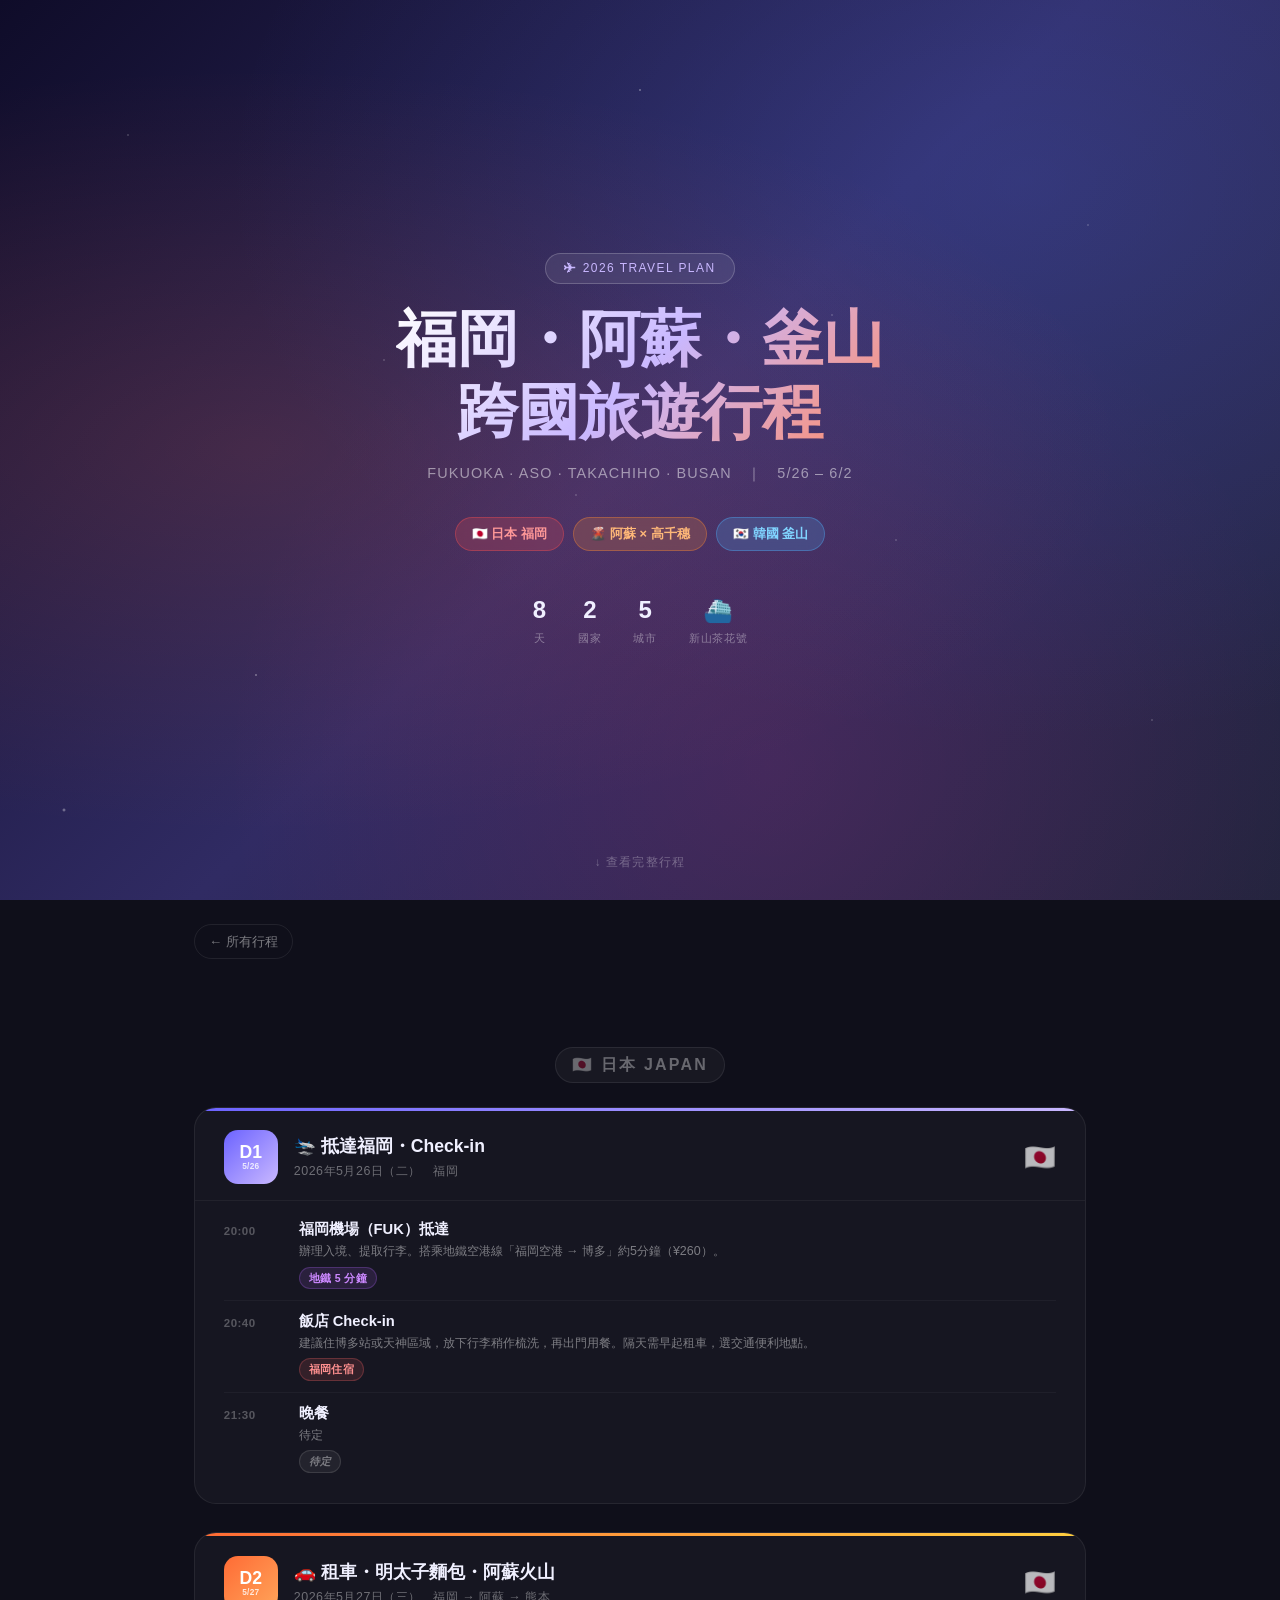
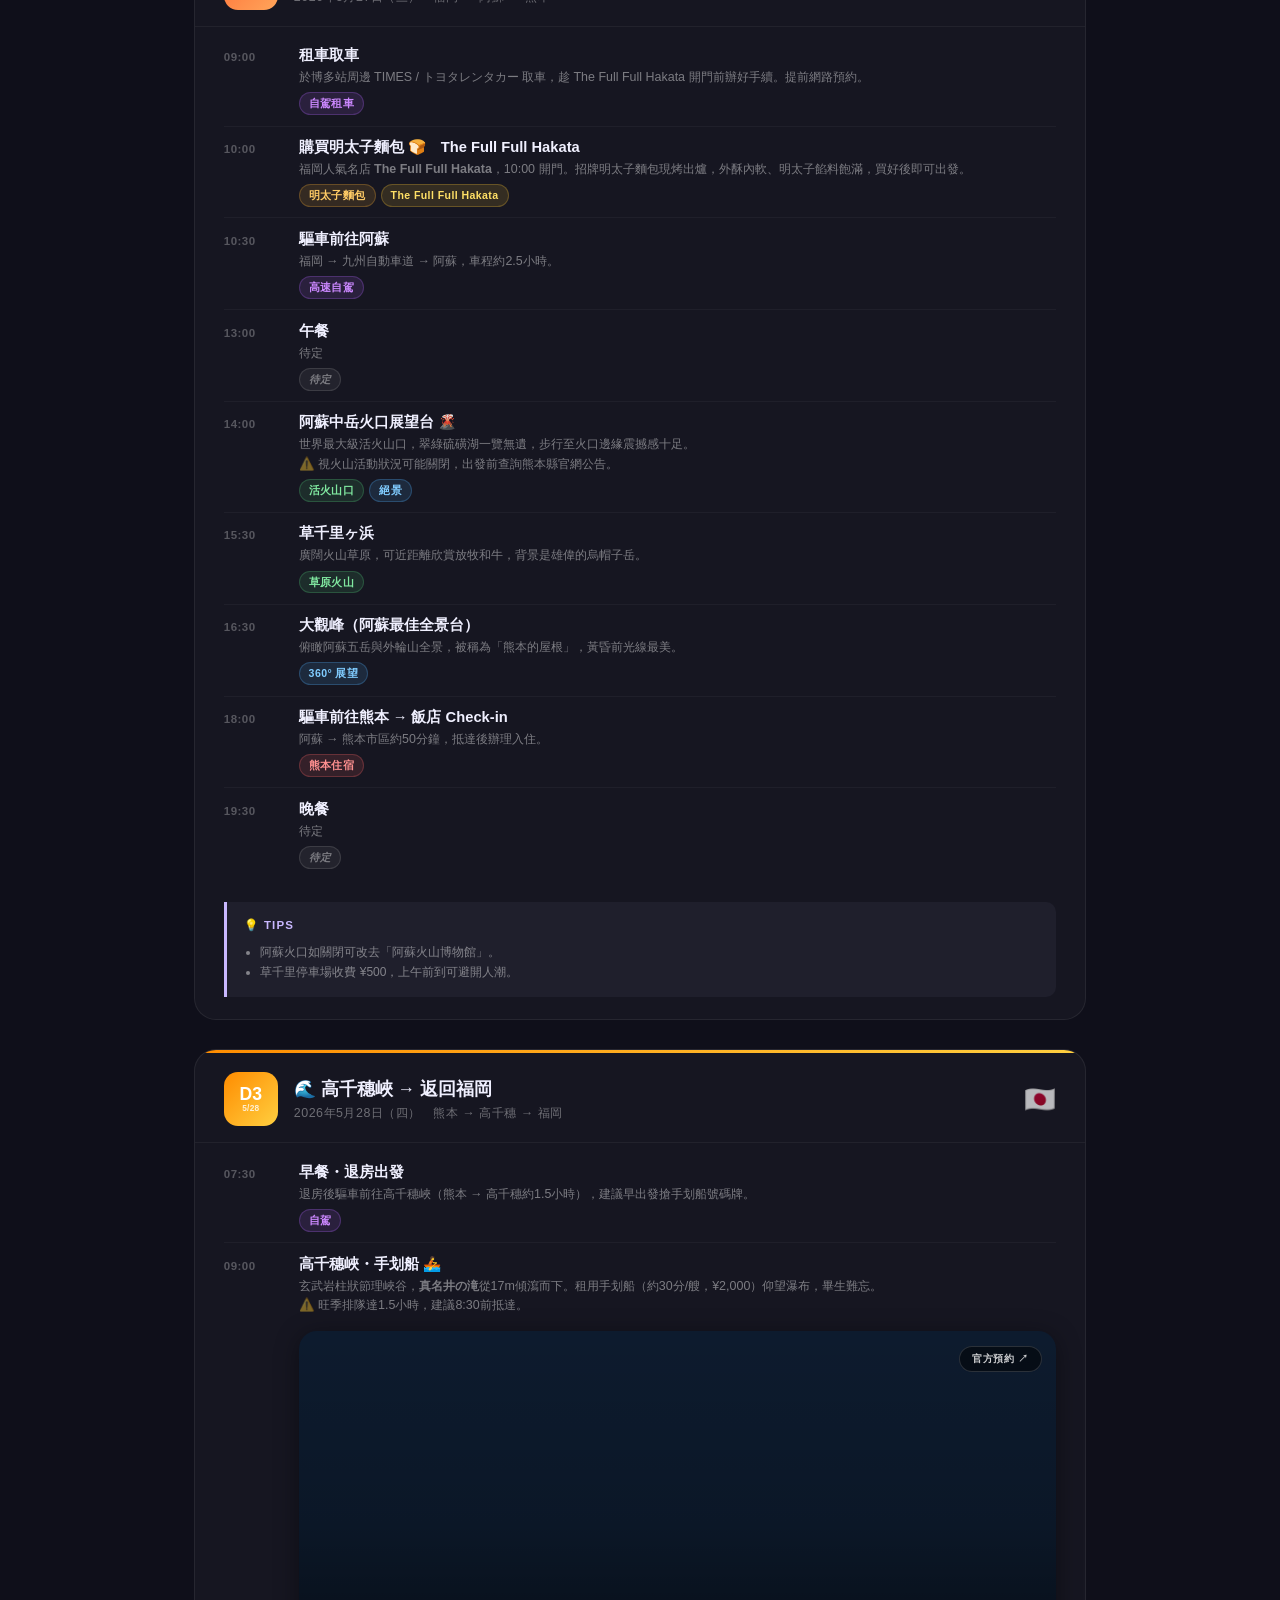
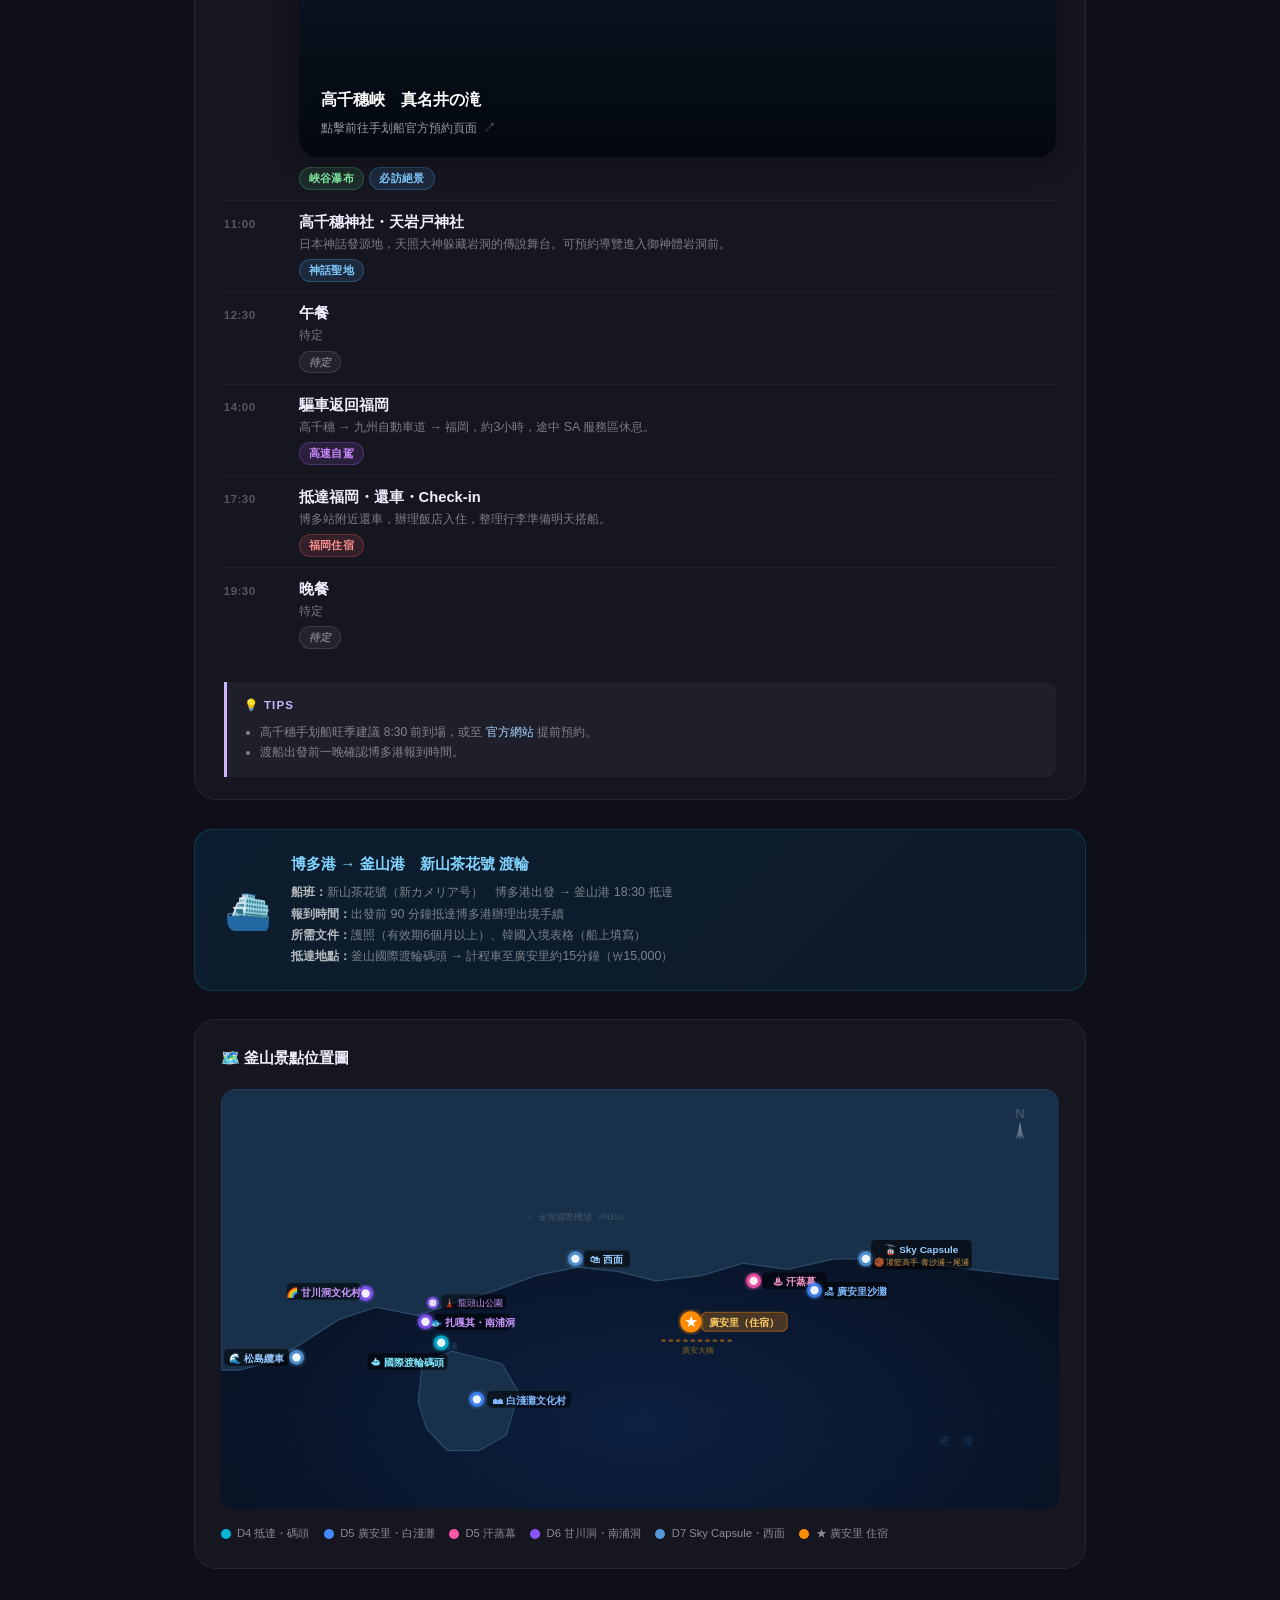
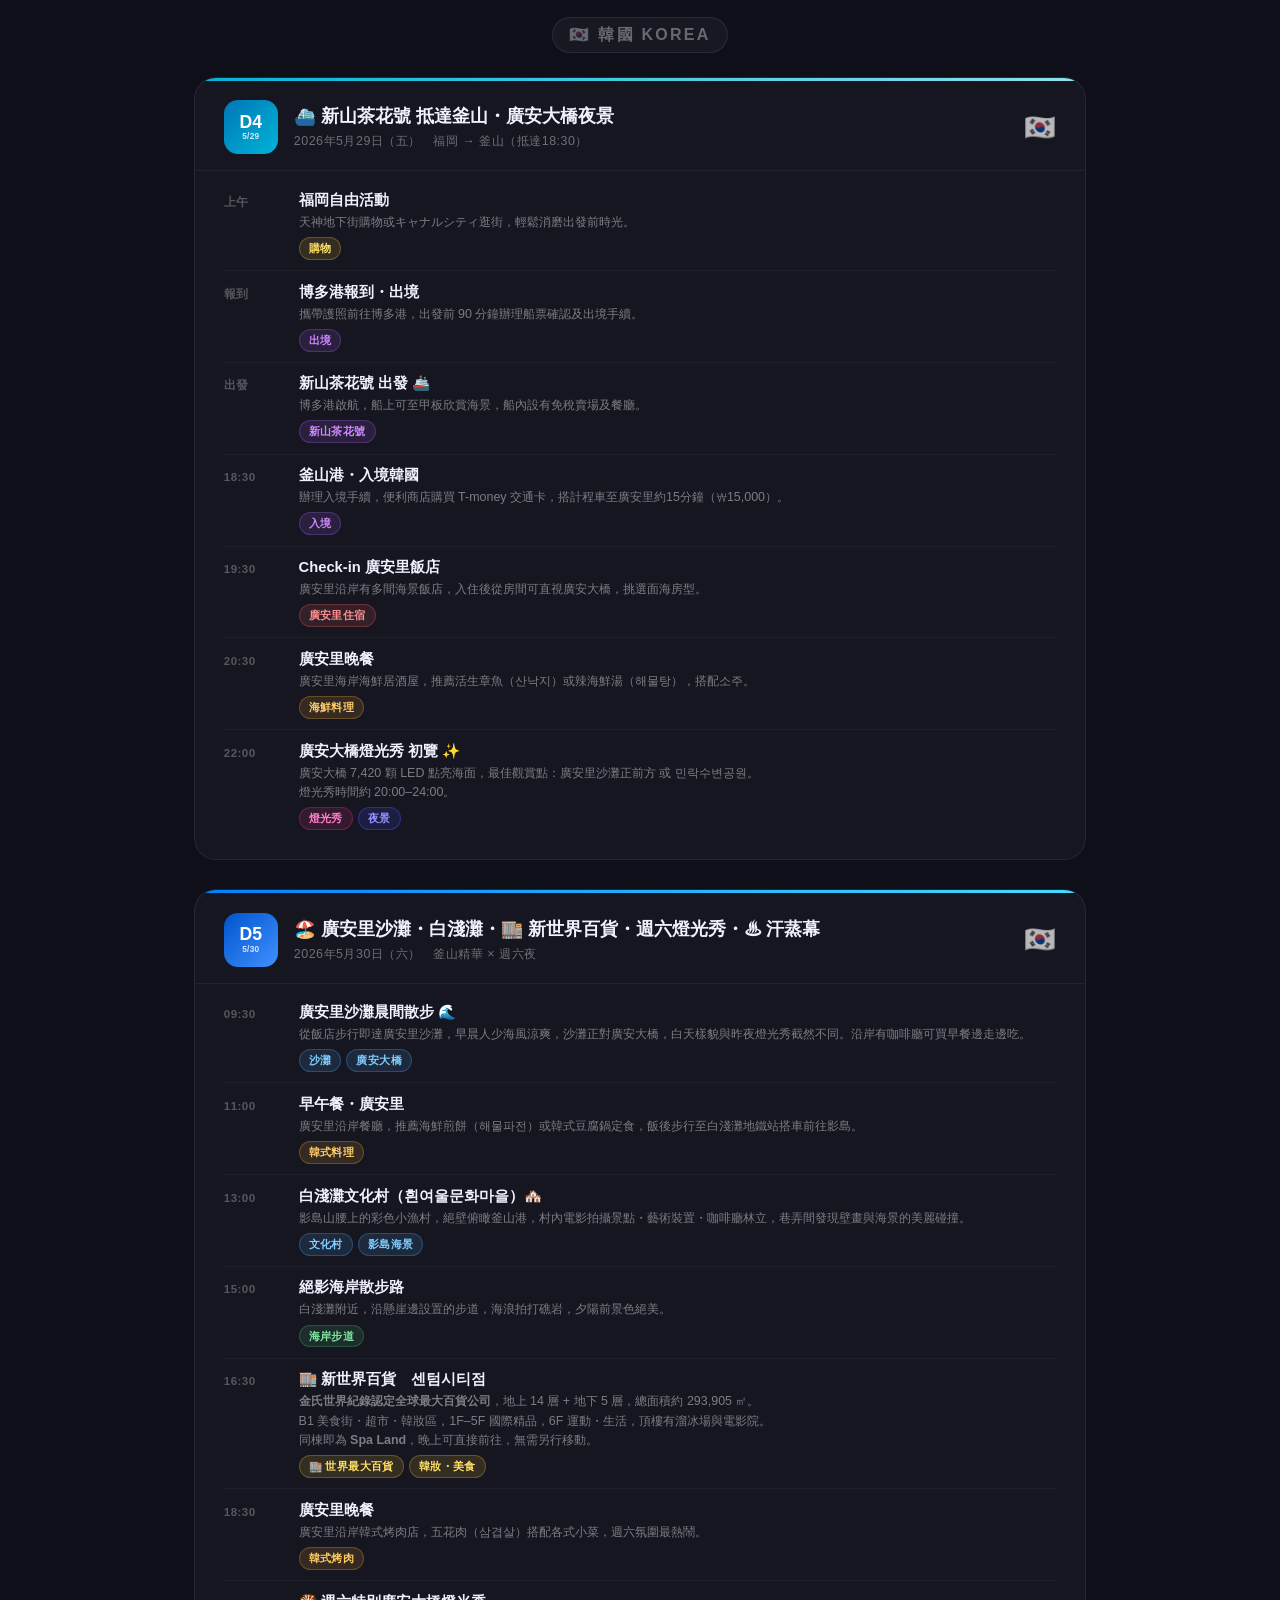
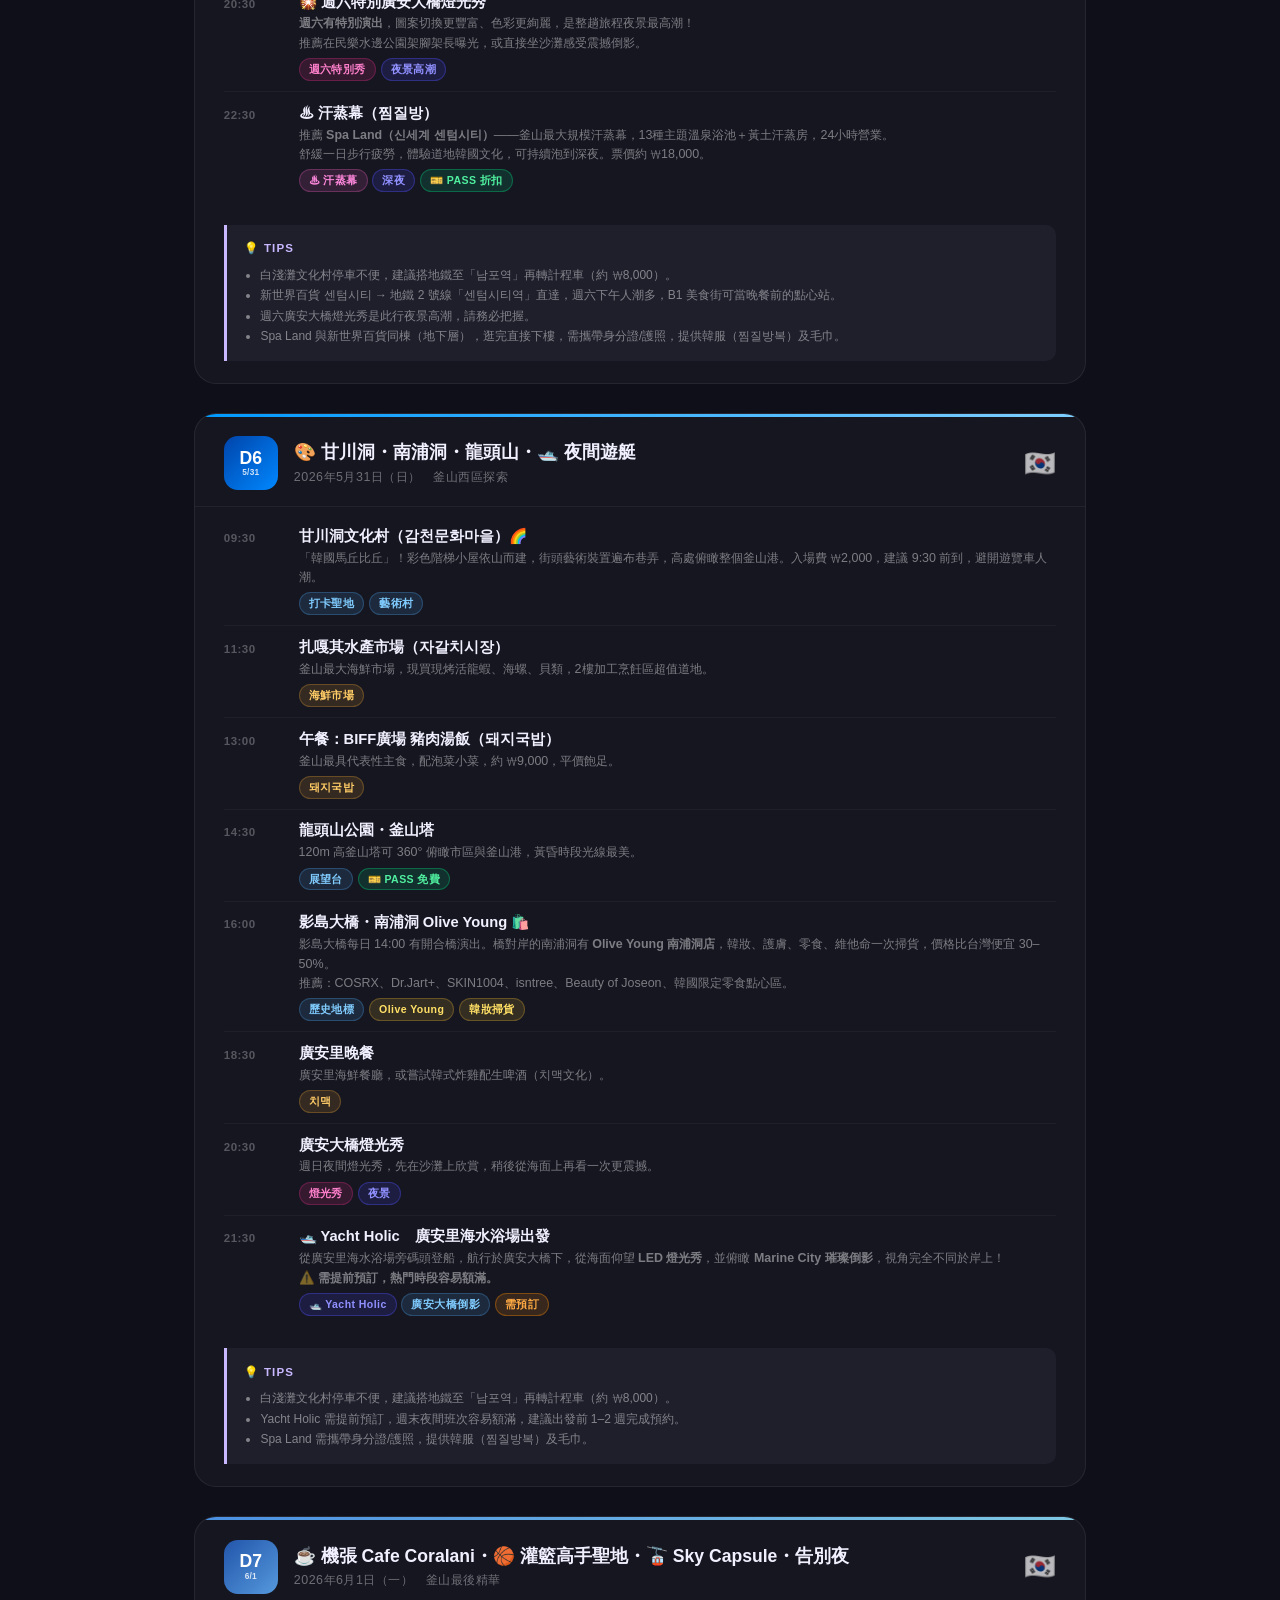
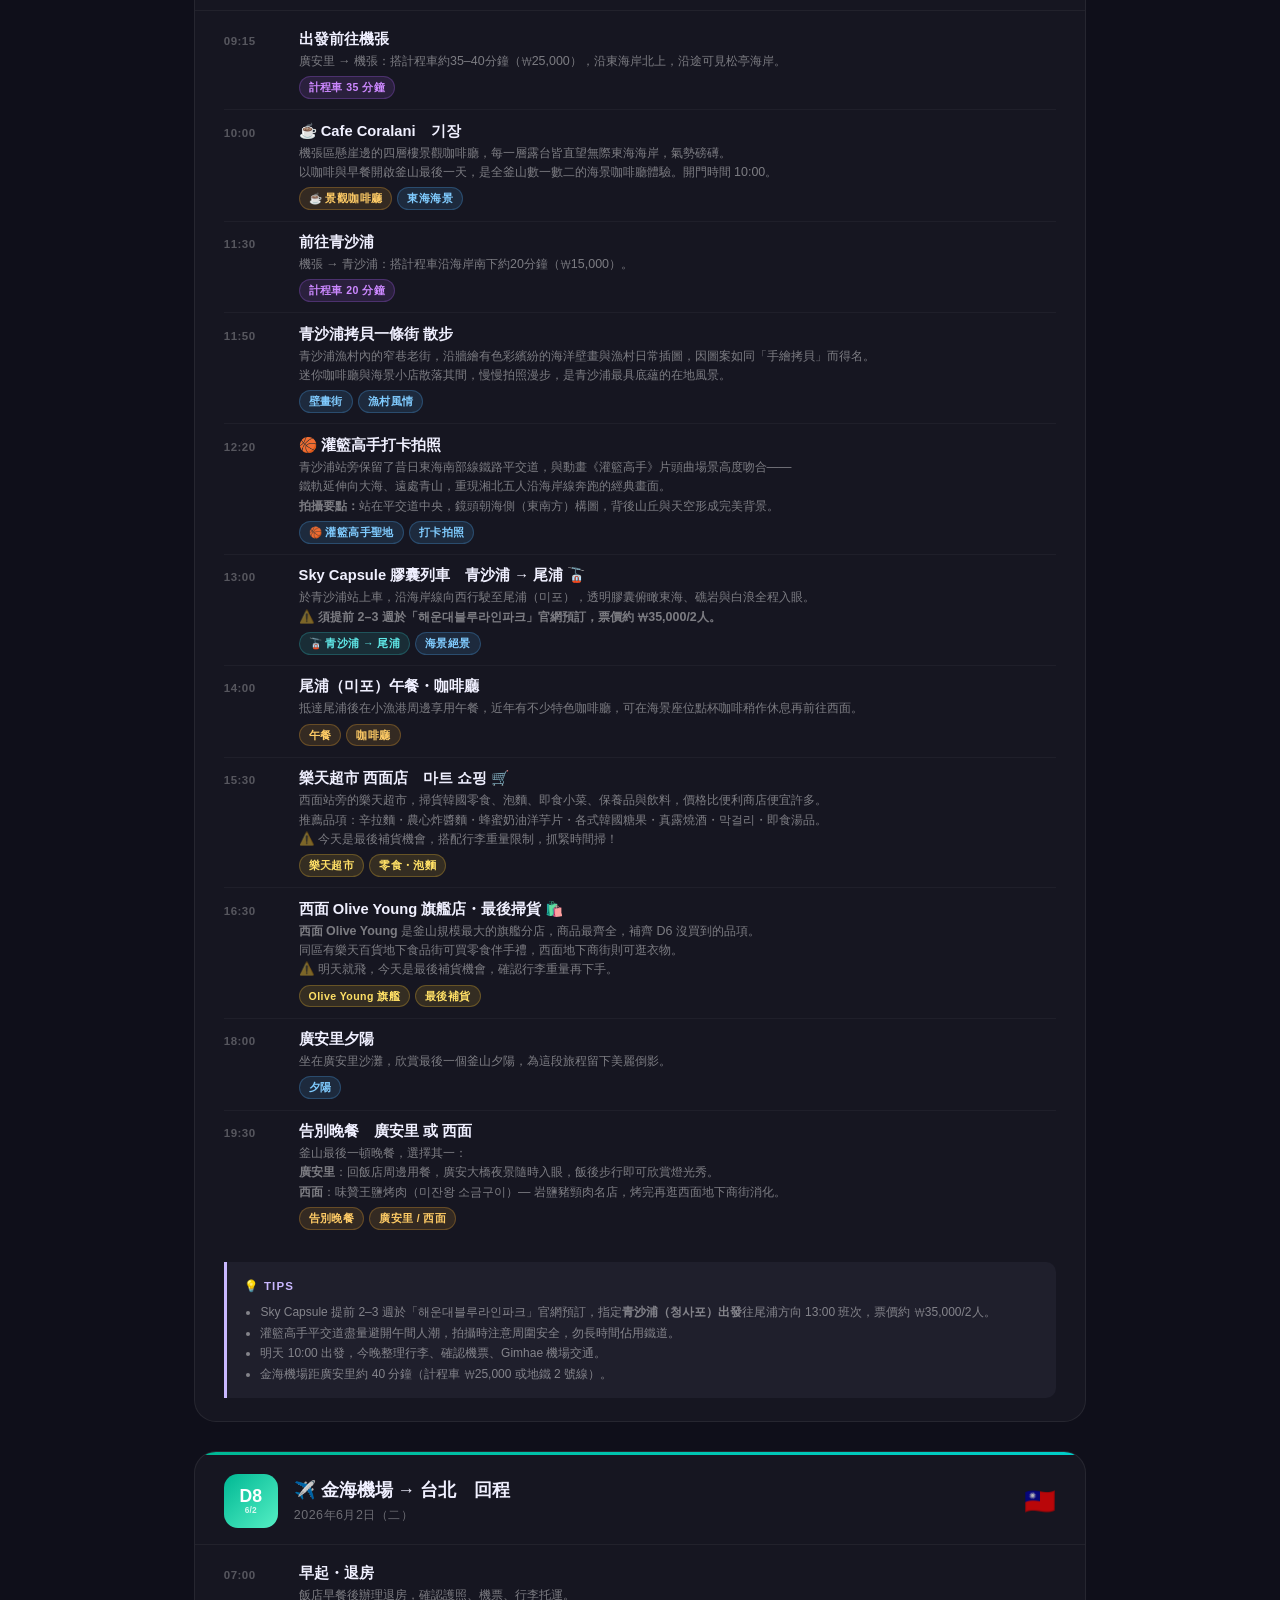
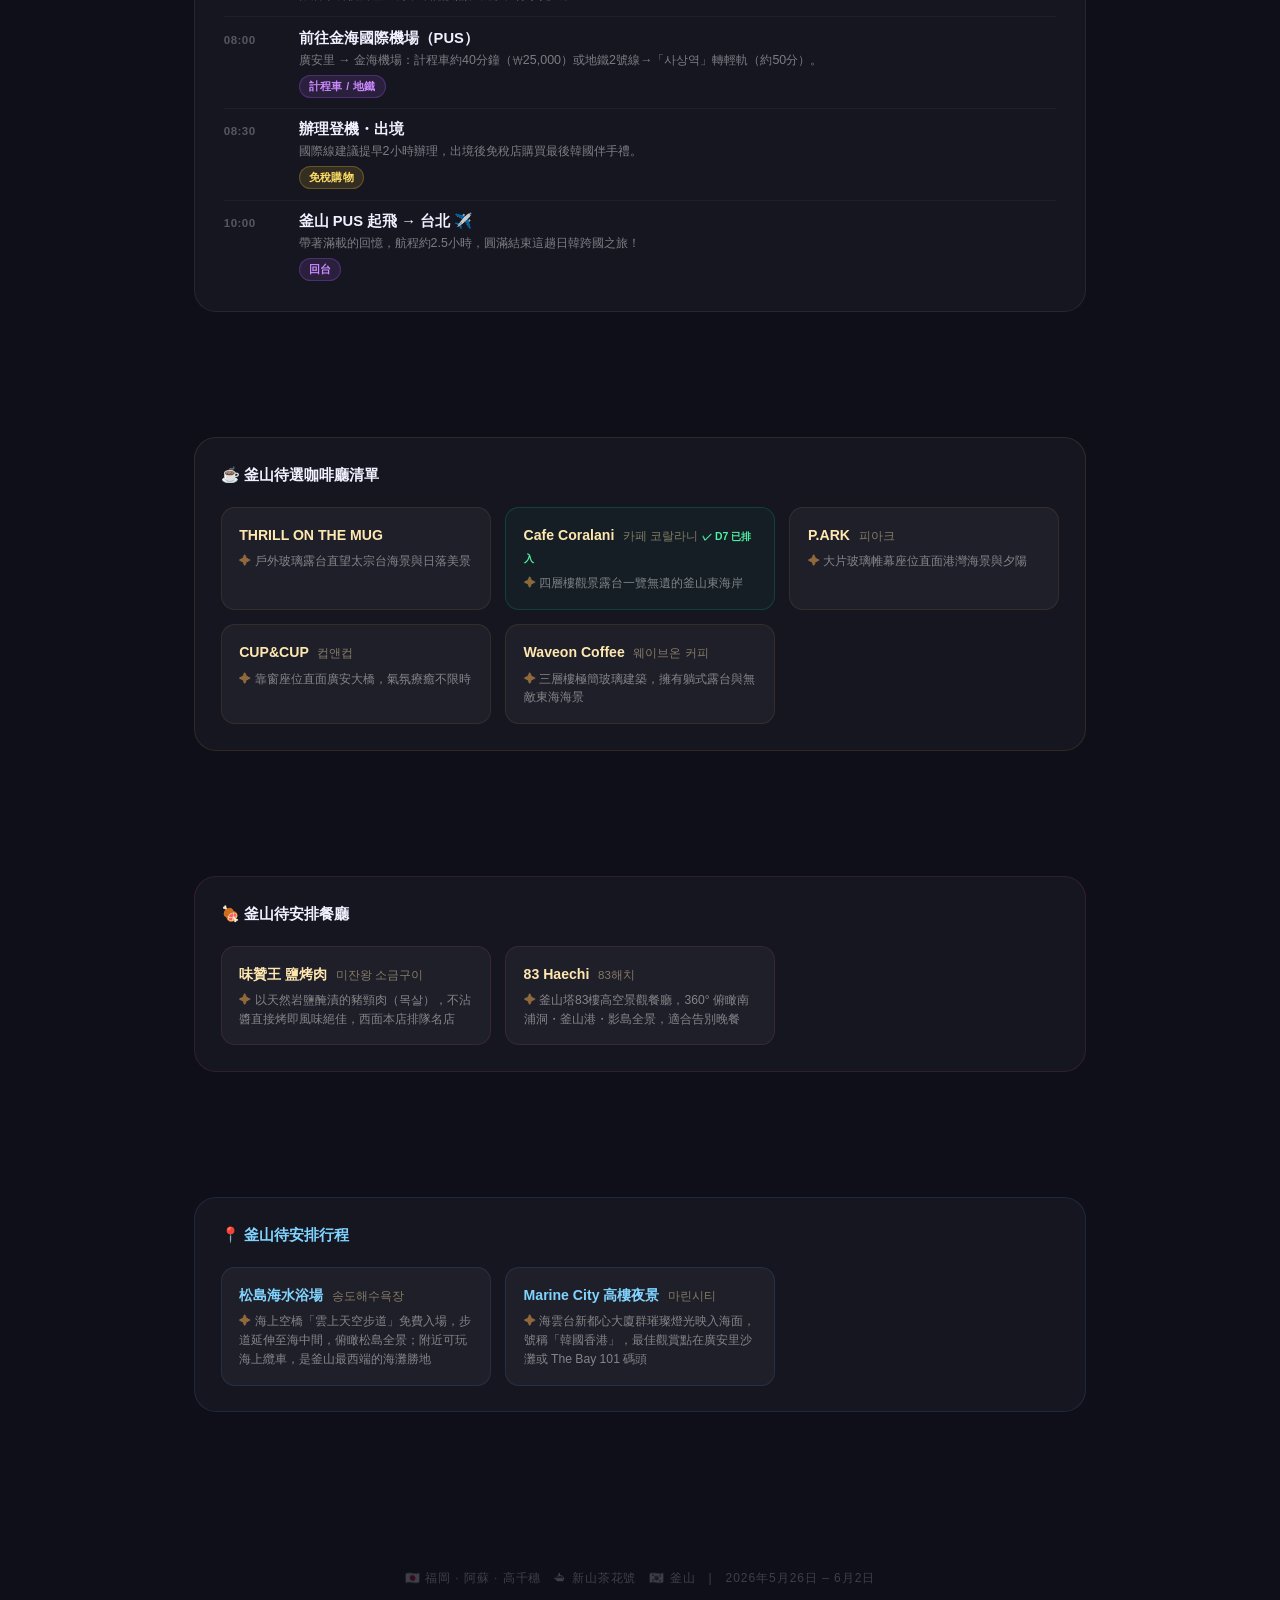
==== commit fd177c37: "釜山調整" ====
--- a/trips/fukuoka-busan-2025/index.html
+++ b/trips/fukuoka-busan-2025/index.html
@@ -155,6 +155,8 @@
     .t-shop   { background:rgba(255,200,50,.13);  color:#ffe066; border:1px solid rgba(255,200,50,.25); }
     .t-spa    { background:rgba(255,100,200,.13); color:#ff88dd; border:1px solid rgba(255,100,200,.25); }
     .t-tbd    { background:rgba(160,160,160,.1);  color:rgba(255,255,255,.4); border:1px solid rgba(160,160,160,.2); font-style:italic; }
+    .t-pass   { background:rgba(0,210,120,.15);  color:#50f0a0; border:1px solid rgba(0,210,120,.35); font-weight:700; }
+    .t-book   { background:rgba(255,140,0,.15);  color:#ffaa44; border:1px solid rgba(255,140,0,.35); font-weight:700; }
     .tips {
       margin:.2rem 1.8rem 1.4rem;
       background:rgba(201,184,255,.05); border-left:3px solid #c9b8ff;
@@ -198,6 +200,78 @@
     }
     .legend-dot {
       width:10px; height:10px; border-radius:50%; flex-shrink:0;
+    }
+
+    /* ── Photo link block ── */
+    .photo-link {
+      display: block;
+      position: relative;
+      border-radius: 18px;
+      overflow: hidden;
+      margin: 1rem 0 .6rem;
+      text-decoration: none;
+      background: #0d1b2e;
+      aspect-ratio: 16 / 9;
+      box-shadow: 0 4px 24px rgba(0,0,0,.4);
+      transition: transform .25s, box-shadow .25s;
+    }
+    .photo-link:hover {
+      transform: translateY(-3px);
+      box-shadow: 0 8px 32px rgba(0,0,0,.55);
+    }
+    .photo-link img {
+      width: 100%;
+      height: 100%;
+      object-fit: cover;
+      display: block;
+      opacity: .88;
+      transition: opacity .25s, transform .35s;
+    }
+    .photo-link:hover img {
+      opacity: 1;
+      transform: scale(1.03);
+    }
+    .photo-link-overlay {
+      position: absolute;
+      inset: 0;
+      background: linear-gradient(to top, rgba(0,0,0,.7) 0%, rgba(0,0,0,.15) 55%, transparent 100%);
+      display: flex;
+      flex-direction: column;
+      justify-content: flex-end;
+      padding: 1.2rem 1.4rem;
+    }
+    .photo-link-title {
+      font-size: 1rem;
+      font-weight: 700;
+      color: #fff;
+      margin-bottom: .3rem;
+      text-shadow: 0 1px 6px rgba(0,0,0,.6);
+    }
+    .photo-link-sub {
+      font-size: .72rem;
+      color: rgba(255,255,255,.6);
+      display: flex;
+      align-items: center;
+      gap: .4rem;
+    }
+    .photo-link-sub::after {
+      content: '↗';
+      font-size: .8rem;
+      opacity: .7;
+    }
+    .photo-link-badge {
+      position: absolute;
+      top: .9rem;
+      right: .9rem;
+      background: rgba(0,0,0,.5);
+      backdrop-filter: blur(6px);
+      border: 1px solid rgba(255,255,255,.15);
+      border-radius: 999px;
+      padding: .25rem .75rem;
+      font-size: .65rem;
+      color: rgba(255,255,255,.8);
+      font-weight: 600;
+      letter-spacing: .06em;
     }
 
     /* ── Coffee section ── */
@@ -444,6 +518,18 @@
         <div>
           <div class="si-name">高千穗峽・手划船 🚣</div>
           <div class="si-desc">玄武岩柱狀節理峽谷，<strong>真名井の滝</strong>從17m傾瀉而下。租用手划船（約30分/艘，¥2,000）仰望瀑布，畢生難忘。<br>⚠️ 旺季排隊達1.5小時，建議8:30前抵達。</div>
+          <a class="photo-link" href="https://takachiho-kanko.info/boat/detail.php" target="_blank" rel="noopener">
+            <img
+              src="https://upload.wikimedia.org/wikipedia/commons/thumb/1/18/Takachiho_gorge2.jpg/1280px-Takachiho_gorge2.jpg"
+              alt="高千穗峽手划船"
+              onerror="this.style.display='none'"
+            />
+            <div class="photo-link-overlay">
+              <div class="photo-link-title">高千穗峽　真名井の滝</div>
+              <div class="photo-link-sub">點擊前往手划船官方預約頁面</div>
+            </div>
+            <div class="photo-link-badge">官方預約 ↗</div>
+          </a>
           <div class="si-tags"><span class="tag t-nature">峽谷瀑布</span><span class="tag t-view">必訪絕景</span></div>
         </div>
       </div>
@@ -491,7 +577,7 @@
     <div class="tips">
       <h4>💡 TIPS</h4>
       <ul>
-        <li>高千穗手划船旺季建議 8:30 前到場，或官網提前預約。</li>
+        <li>高千穗手划船旺季建議 8:30 前到場，或至 <a href="https://takachiho-kanko.info/boat/detail.php" target="_blank" rel="noopener" style="color:#a8d8ff;">官方網站</a> 提前預約。</li>
         <li>渡船出發前一晚確認博多港報到時間。</li>
       </ul>
     </div>
@@ -601,11 +687,11 @@
         <rect x="516" y="175" width="62" height="16" rx="4" fill="rgba(0,0,0,.55)"/>
         <text x="547" y="187" fill="#ff99cc" font-size="9.5" font-family="sans-serif" text-anchor="middle" font-weight="bold">♨ 汗蒸幕</text>
 
-        <!-- 海雲台 (D5) -->
+        <!-- 廣安里海灘 (D5 morning) -->
         <circle cx="566" cy="192" r="7" fill="#4488ff" opacity="0.9" filter="url(#glow)"/>
         <circle cx="566" cy="192" r="4" fill="#fff" opacity="0.9"/>
-        <rect x="574" y="184" width="52" height="16" rx="4" fill="rgba(0,0,0,.55)"/>
-        <text x="600" y="196" fill="#80bbff" font-size="9.5" font-family="sans-serif" text-anchor="middle" font-weight="bold">🏖 海雲台</text>
+        <rect x="574" y="184" width="62" height="16" rx="4" fill="rgba(0,0,0,.55)"/>
+        <text x="605" y="196" fill="#80bbff" font-size="9.5" font-family="sans-serif" text-anchor="middle" font-weight="bold">🏖 廣安里沙灘</text>
 
         <!-- Sky Capsule (D7) -->
         <circle cx="615" cy="162" r="7" fill="#5599dd" opacity="0.9" filter="url(#glow)"/>
@@ -634,10 +720,10 @@
     </div>
     <div class="map-legend">
       <div class="legend-item"><div class="legend-dot" style="background:#00b4d8"></div>D4 抵達・碼頭</div>
-      <div class="legend-item"><div class="legend-dot" style="background:#4488ff"></div>D5 海雲台・白淺灘</div>
+      <div class="legend-item"><div class="legend-dot" style="background:#4488ff"></div>D5 廣安里・白淺灘</div>
       <div class="legend-item"><div class="legend-dot" style="background:#ff55aa"></div>D5 汗蒸幕</div>
       <div class="legend-item"><div class="legend-dot" style="background:#8855ff"></div>D6 甘川洞・南浦洞</div>
-      <div class="legend-item"><div class="legend-dot" style="background:#5599dd"></div>D7 Sky Capsule・西面・松島</div>
+      <div class="legend-item"><div class="legend-dot" style="background:#5599dd"></div>D7 Sky Capsule・西面</div>
       <div class="legend-item"><div class="legend-dot" style="background:#ff8c00"></div>★ 廣安里 住宿</div>
     </div>
   </div>
@@ -720,7 +806,7 @@
     <div class="day-head">
       <div class="day-num"><span class="n">D5</span><span class="dt">5/30</span></div>
       <div class="day-info">
-        <h2>🏖️ 海雲台・白淺灘文化村・週六特別燈光秀・♨ 汗蒸幕</h2>
+        <h2>🏖️ 廣安里沙灘・白淺灘・🏬 新世界百貨・週六燈光秀・♨ 汗蒸幕</h2>
         <div class="dl">2026年5月30日（六）　釜山精華 × 週六夜</div>
       </div>
       <div class="country-flag">🇰🇷</div>
@@ -729,17 +815,17 @@
       <div class="si">
         <span class="si-time">09:30</span>
         <div>
-          <div class="si-name">海雲台海水浴場散步</div>
-          <div class="si-desc">韓國最知名白沙海灘，延綿1.5公里，旁邊 The Bay 101 碼頭咖啡廳享受早晨海景。</div>
-          <div class="si-tags"><span class="tag t-view">海灘</span></div>
+          <div class="si-name">廣安里沙灘晨間散步 🌊</div>
+          <div class="si-desc">從飯店步行即達廣安里沙灘，早晨人少海風涼爽，沙灘正對廣安大橋，白天樣貌與昨夜燈光秀截然不同。沿岸有咖啡廳可買早餐邊走邊吃。</div>
+          <div class="si-tags"><span class="tag t-view">沙灘</span><span class="tag t-view">廣安大橋</span></div>
         </div>
       </div>
       <div class="si">
         <span class="si-time">11:00</span>
         <div>
-          <div class="si-name">早午餐・海雲台</div>
-          <div class="si-desc">海雲台市場附近餐廳，推薦活螃蟹定食或海鮮煎餅（해물파전）。</div>
-          <div class="si-tags"><span class="tag t-food">海鮮</span></div>
+          <div class="si-name">早午餐・廣安里</div>
+          <div class="si-desc">廣安里沿岸餐廳，推薦海鮮煎餅（해물파전）或韓式豆腐鍋定食，飯後步行至白淺灘地鐵站搭車前往影島。</div>
+          <div class="si-tags"><span class="tag t-food">韓式料理</span></div>
         </div>
       </div>
       <div class="si">
@@ -759,10 +845,15 @@
         </div>
       </div>
       <div class="si">
-        <span class="si-time">17:00</span>
-        <div>
-          <div class="si-name">回廣安里・休息換裝</div>
-          <div class="si-desc">稍作休息，準備迎接週六最精彩的夜晚。</div>
+        <span class="si-time">16:30</span>
+        <div>
+          <div class="si-name">🏬 新世界百貨　센텀시티점</div>
+          <div class="si-desc">
+            <strong>金氏世界紀錄認定全球最大百貨公司</strong>，地上 14 層 + 地下 5 層，總面積約 293,905 ㎡。<br>
+            B1 美食街・超市・韓妝區，1F–5F 國際精品，6F 運動・生活，頂樓有溜冰場與電影院。<br>
+            同棟即為 <strong>Spa Land</strong>，晚上可直接前往，無需另行移動。
+          </div>
+          <div class="si-tags"><span class="tag t-shop">🏬 世界最大百貨</span><span class="tag t-shop">韓妝・美食</span></div>
         </div>
       </div>
       <div class="si">
@@ -786,7 +877,7 @@
         <div>
           <div class="si-name">♨ 汗蒸幕（찜질방）</div>
           <div class="si-desc">推薦 <strong>Spa Land（신세계 센텀시티）</strong>——釜山最大規模汗蒸幕，13種主題溫泉浴池＋黃土汗蒸房，24小時營業。<br>舒緩一日步行疲勞，體驗道地韓國文化，可持續泡到深夜。票價約 ₩18,000。</div>
-          <div class="si-tags"><span class="tag t-spa">♨ 汗蒸幕</span><span class="tag t-night">深夜</span></div>
+          <div class="si-tags"><span class="tag t-spa">♨ 汗蒸幕</span><span class="tag t-night">深夜</span><span class="tag t-pass">🎫 PASS 折扣</span></div>
         </div>
       </div>
     </div>
@@ -794,8 +885,9 @@
       <h4>💡 TIPS</h4>
       <ul>
         <li>白淺灘文化村停車不便，建議搭地鐵至「남포역」再轉計程車（約 ₩8,000）。</li>
+        <li>新世界百貨 센텀시티 → 地鐵 2 號線「센텀시티역」直達，週六下午人潮多，B1 美食街可當晚餐前的點心站。</li>
         <li>週六廣安大橋燈光秀是此行夜景高潮，請務必把握。</li>
-        <li>Spa Land 需攜帶身分證/護照，提供韓服（찜질방복）及毛巾。</li>
+        <li>Spa Land 與新世界百貨同棟（地下層），逛完直接下樓，需攜帶身分證/護照，提供韓服（찜질방복）及毛巾。</li>
       </ul>
     </div>
   </div>
@@ -805,7 +897,7 @@
     <div class="day-head">
       <div class="day-num"><span class="n">D6</span><span class="dt">5/31</span></div>
       <div class="day-info">
-        <h2>🎨 甘川洞・南浦洞・龍頭山・廣安大橋</h2>
+        <h2>🎨 甘川洞・南浦洞・龍頭山・🛥️ 夜間遊艇</h2>
         <div class="dl">2026年5月31日（日）　釜山西區探索</div>
       </div>
       <div class="country-flag">🇰🇷</div>
@@ -840,15 +932,15 @@
         <div>
           <div class="si-name">龍頭山公園・釜山塔</div>
           <div class="si-desc">120m 高釜山塔可 360° 俯瞰市區與釜山港，黃昏時段光線最美。</div>
-          <div class="si-tags"><span class="tag t-view">展望台</span></div>
+          <div class="si-tags"><span class="tag t-view">展望台</span><span class="tag t-pass">🎫 PASS 免費</span></div>
         </div>
       </div>
       <div class="si">
         <span class="si-time">16:00</span>
         <div>
-          <div class="si-name">影島大橋・南浦洞地下商街</div>
-          <div class="si-desc">影島大橋每日 14:00 有開合橋演出。南浦洞地下商街購買韓妝、零食伴手禮。</div>
-          <div class="si-tags"><span class="tag t-view">歷史地標</span><span class="tag t-shop">購物</span></div>
+          <div class="si-name">影島大橋・南浦洞 Olive Young 🛍️</div>
+          <div class="si-desc">影島大橋每日 14:00 有開合橋演出。橋對岸的南浦洞有 <strong>Olive Young 南浦洞店</strong>，韓妝、護膚、零食、維他命一次掃貨，價格比台灣便宜 30–50%。<br>推薦：COSRX、Dr.Jart+、SKIN1004、isntree、Beauty of Joseon、韓國限定零食點心區。</div>
+          <div class="si-tags"><span class="tag t-view">歷史地標</span><span class="tag t-shop">Olive Young</span><span class="tag t-shop">韓妝掃貨</span></div>
         </div>
       </div>
       <div class="si">
@@ -863,10 +955,29 @@
         <span class="si-time">20:30</span>
         <div>
           <div class="si-name">廣安大橋燈光秀</div>
-          <div class="si-desc">週日夜間燈光秀，沙灘上享受輕鬆愜意的夜晚，明天還有 Sky Capsule 等著。</div>
+          <div class="si-desc">週日夜間燈光秀，先在沙灘上欣賞，稍後從海面上再看一次更震撼。</div>
           <div class="si-tags"><span class="tag t-show">燈光秀</span><span class="tag t-night">夜景</span></div>
         </div>
       </div>
+      <div class="si">
+        <span class="si-time">21:30</span>
+        <div>
+          <div class="si-name">🛥️ Yacht Holic　廣安里海水浴場出發</div>
+          <div class="si-desc">
+            從廣安里海水浴場旁碼頭登船，航行於廣安大橋下，從海面仰望 <strong>LED 燈光秀</strong>，並俯瞰 <strong>Marine City 璀璨倒影</strong>，視角完全不同於岸上！<br>
+            <strong>⚠️ 需提前預訂，熱門時段容易額滿。</strong>
+          </div>
+          <div class="si-tags"><span class="tag t-night">🛥️ Yacht Holic</span><span class="tag t-view">廣安大橋倒影</span><span class="tag t-book">需預訂</span></div>
+        </div>
+      </div>
+    </div>
+    <div class="tips">
+      <h4>💡 TIPS</h4>
+      <ul>
+        <li>白淺灘文化村停車不便，建議搭地鐵至「남포역」再轉計程車（約 ₩8,000）。</li>
+        <li>Yacht Holic 需提前預訂，週末夜間班次容易額滿，建議出發前 1–2 週完成預約。</li>
+        <li>Spa Land 需攜帶身分證/護照，提供韓服（찜질방복）及毛巾。</li>
+      </ul>
     </div>
   </div>
 
@@ -875,82 +986,99 @@
     <div class="day-head">
       <div class="day-num"><span class="n">D7</span><span class="dt">6/1</span></div>
       <div class="day-info">
-        <h2>🏀 灌籃高手聖地・🚡 Sky Capsule・松島纜車・告別夜</h2>
+        <h2>☕ 機張 Cafe Coralani・🏀 灌籃高手聖地・🚡 Sky Capsule・告別夜</h2>
         <div class="dl">2026年6月1日（一）　釜山最後精華</div>
       </div>
       <div class="country-flag">🇰🇷</div>
     </div>
     <div class="schedule">
       <div class="si">
-        <span class="si-time">09:00</span>
-        <div>
-          <div class="si-name">抵達 青沙浦站（청사포역）</div>
-          <div class="si-desc">搭地鐵2號線至「해운대역」後轉計程車或步行前往青沙浦，即為 Sky Capsule 的出發站。</div>
-          <div class="si-tags"><span class="tag t-trans">地鐵 + 計程車</span></div>
-        </div>
-      </div>
-      <div class="si">
         <span class="si-time">09:15</span>
+        <div>
+          <div class="si-name">出發前往機張</div>
+          <div class="si-desc">廣安里 → 機張：搭計程車約35–40分鐘（₩25,000），沿東海岸北上，沿途可見松亭海岸。</div>
+          <div class="si-tags"><span class="tag t-trans">計程車 35 分鐘</span></div>
+        </div>
+      </div>
+      <div class="si">
+        <span class="si-time">10:00</span>
+        <div>
+          <div class="si-name">☕ Cafe Coralani　기장</div>
+          <div class="si-desc">
+            機張區懸崖邊的四層樓景觀咖啡廳，每一層露台皆直望無際東海海岸，氣勢磅礡。<br>
+            以咖啡與早餐開啟釜山最後一天，是全釜山數一數二的海景咖啡廳體驗。開門時間 10:00。
+          </div>
+          <div class="si-tags"><span class="tag t-food">☕ 景觀咖啡廳</span><span class="tag t-view">東海海景</span></div>
+        </div>
+      </div>
+      <div class="si">
+        <span class="si-time">11:30</span>
+        <div>
+          <div class="si-name">前往青沙浦</div>
+          <div class="si-desc">機張 → 青沙浦：搭計程車沿海岸南下約20分鐘（₩15,000）。</div>
+          <div class="si-tags"><span class="tag t-trans">計程車 20 分鐘</span></div>
+        </div>
+      </div>
+      <div class="si">
+        <span class="si-time">11:50</span>
+        <div>
+          <div class="si-name">青沙浦拷貝一條街 散步</div>
+          <div class="si-desc">
+            青沙浦漁村內的窄巷老街，沿牆繪有色彩繽紛的海洋壁畫與漁村日常插圖，因圖案如同「手繪拷貝」而得名。<br>
+            迷你咖啡廳與海景小店散落其間，慢慢拍照漫步，是青沙浦最具底蘊的在地風景。
+          </div>
+          <div class="si-tags"><span class="tag t-view">壁畫街</span><span class="tag t-view">漁村風情</span></div>
+        </div>
+      </div>
+      <div class="si">
+        <span class="si-time">12:20</span>
         <div>
           <div class="si-name">🏀 灌籃高手打卡拍照</div>
           <div class="si-desc">
             青沙浦站旁保留了昔日東海南部線鐵路平交道，與動畫《灌籃高手》片頭曲場景高度吻合——<br>
             鐵軌延伸向大海、遠處青山，重現湘北五人沿海岸線奔跑的經典畫面。<br>
-            <strong>拍攝要點：</strong>站在平交道中央，鏡頭朝海側（東南方）構圖，背後山丘與天空形成完美背景。<br>
-            建議早晨人少時拍攝，光線柔和且無遊客入鏡。
+            <strong>拍攝要點：</strong>站在平交道中央，鏡頭朝海側（東南方）構圖，背後山丘與天空形成完美背景。
           </div>
           <div class="si-tags"><span class="tag t-view">🏀 灌籃高手聖地</span><span class="tag t-view">打卡拍照</span></div>
         </div>
       </div>
       <div class="si">
-        <span class="si-time">09:45</span>
+        <span class="si-time">13:00</span>
         <div>
           <div class="si-name">Sky Capsule 膠囊列車　青沙浦 → 尾浦 🚡</div>
           <div class="si-desc">
             於青沙浦站上車，沿海岸線向西行駛至尾浦（미포），透明膠囊俯瞰東海、礁岩與白浪全程入眼。<br>
-            <strong>⚠️ 須提前 2–3 週於「해운대블루라인파크」官網預訂早班，票價約 ₩35,000/2人。</strong>
+            <strong>⚠️ 須提前 2–3 週於「해운대블루라인파크」官網預訂，票價約 ₩35,000/2人。</strong>
           </div>
           <div class="si-tags"><span class="tag t-cable">🚡 青沙浦 → 尾浦</span><span class="tag t-view">海景絕景</span></div>
         </div>
       </div>
       <div class="si">
-        <span class="si-time">10:30</span>
-        <div>
-          <div class="si-name">尾浦（미포）周邊散步・咖啡廳</div>
-          <div class="si-desc">尾浦是海雲台東側的小漁港，近年有不少特色咖啡廳，可在海景座位點杯咖啡稍作休息。</div>
-          <div class="si-tags"><span class="tag t-food">咖啡廳</span></div>
-        </div>
-      </div>
-      <div class="si">
-        <span class="si-time">11:30</span>
-        <div>
-          <div class="si-name">午餐・西面</div>
-          <div class="si-desc">搭地鐵至西面，品嚐釜山式冷麵（부산냉면）或韓定食，再逛樂天百貨地下食品街。</div>
-          <div class="si-tags"><span class="tag t-food">冷麵</span><span class="tag t-shop">百貨</span></div>
-        </div>
-      </div>
-      <div class="si">
-        <span class="si-time">13:30</span>
-        <div>
-          <div class="si-name">松島海水浴場・雲上天空步道</div>
-          <div class="si-desc">海上空橋步道延伸至海中間，免費入場，俯瞰松島全景。</div>
-          <div class="si-tags"><span class="tag t-view">天空步道</span><span class="tag t-nature">海灘</span></div>
-        </div>
-      </div>
-      <div class="si">
-        <span class="si-time">14:30</span>
-        <div>
-          <div class="si-name">松島 海上纜車</div>
-          <div class="si-desc">全亞洲最長海上纜車，透明地板車廂橫越松島海上 1.62km，俯視碧藍海水。票價約 ₩15,000/人。</div>
-          <div class="si-tags"><span class="tag t-cable">海上纜車</span><span class="tag t-view">海景</span></div>
-        </div>
-      </div>
-      <div class="si">
-        <span class="si-time">16:00</span>
-        <div>
-          <div class="si-name">西面・釜田市場 最後購物</div>
-          <div class="si-desc">西面地下商街購買韓妝、衣物、零食，最後補貨機會。</div>
-          <div class="si-tags"><span class="tag t-shop">最後購物</span></div>
+        <span class="si-time">14:00</span>
+        <div>
+          <div class="si-name">尾浦（미포）午餐・咖啡廳</div>
+          <div class="si-desc">抵達尾浦後在小漁港周邊享用午餐，近年有不少特色咖啡廳，可在海景座位點杯咖啡稍作休息再前往西面。</div>
+          <div class="si-tags"><span class="tag t-food">午餐</span><span class="tag t-food">咖啡廳</span></div>
+        </div>
+      </div>
+      <div class="si">
+        <span class="si-time">15:30</span>
+        <div>
+          <div class="si-name">樂天超市 西面店　마트 쇼핑 🛒</div>
+          <div class="si-desc">
+            西面站旁的樂天超市，掃貨韓國零食、泡麵、即食小菜、保養品與飲料，價格比便利商店便宜許多。<br>
+            推薦品項：辛拉麵・農心炸醬麵・蜂蜜奶油洋芋片・各式韓國糖果・真露燒酒・막걸리・即食湯品。<br>
+            ⚠️ 今天是最後補貨機會，搭配行李重量限制，抓緊時間掃！
+          </div>
+          <div class="si-tags"><span class="tag t-shop">樂天超市</span><span class="tag t-shop">零食・泡麵</span></div>
+        </div>
+      </div>
+      <div class="si">
+        <span class="si-time">16:30</span>
+        <div>
+          <div class="si-name">西面 Olive Young 旗艦店・最後掃貨 🛍️</div>
+          <div class="si-desc"><strong>西面 Olive Young</strong> 是釜山規模最大的旗艦分店，商品最齊全，補齊 D6 沒買到的品項。<br>同區有樂天百貨地下食品街可買零食伴手禮，西面地下商街則可逛衣物。<br>⚠️ 明天就飛，今天是最後補貨機會，確認行李重量再下手。</div>
+          <div class="si-tags"><span class="tag t-shop">Olive Young 旗艦</span><span class="tag t-shop">最後補貨</span></div>
         </div>
       </div>
       <div class="si">
@@ -964,25 +1092,21 @@
       <div class="si">
         <span class="si-time">19:30</span>
         <div>
-          <div class="si-name">告別晚餐　The Bay 101（海雲台）</div>
-          <div class="si-desc">海雲台最高檔夜景碼頭餐廳，俯瞰夜灣、遊艇燈光，點一杯韓國精釀為旅程畫下完美句點。</div>
-          <div class="si-tags"><span class="tag t-food">告別晚餐</span><span class="tag t-night">夜景</span></div>
-        </div>
-      </div>
-      <div class="si">
-        <span class="si-time">21:30</span>
-        <div>
-          <div class="si-name">Marine City 高樓夜景</div>
-          <div class="si-desc">海雲台新都心大廈群璀璨燈光映入海面，「韓國香港」，為釜山留下最後的璀璨夜色。</div>
-          <div class="si-tags"><span class="tag t-night">城市夜景</span></div>
+          <div class="si-name">告別晚餐　廣安里 或 西面</div>
+          <div class="si-desc">
+            釜山最後一頓晚餐，選擇其一：<br>
+            <strong>廣安里</strong>：回飯店周邊用餐，廣安大橋夜景隨時入眼，飯後步行即可欣賞燈光秀。<br>
+            <strong>西面</strong>：味贊王鹽烤肉（미잔왕 소금구이）— 岩鹽豬頸肉名店，烤完再逛西面地下商街消化。
+          </div>
+          <div class="si-tags"><span class="tag t-food">告別晚餐</span><span class="tag t-food">廣安里 / 西面</span></div>
         </div>
       </div>
     </div>
     <div class="tips">
       <h4>💡 TIPS</h4>
       <ul>
-        <li>Sky Capsule 提前 2–3 週於「해운대블루라인파크」官網預訂，指定<strong>青沙浦（청사포）出發</strong>往尾浦方向早班，人少且光線柔和。</li>
-        <li>灌籃高手平交道建議 9:00 前抵達拍攝，人潮較少；拍攝時注意周圍安全，勿長時間佔用鐵道。</li>
+        <li>Sky Capsule 提前 2–3 週於「해운대블루라인파크」官網預訂，指定<strong>青沙浦（청사포）出發</strong>往尾浦方向 13:00 班次，票價約 ₩35,000/2人。</li>
+        <li>灌籃高手平交道盡量避開午間人潮，拍攝時注意周圍安全，勿長時間佔用鐵道。</li>
         <li>明天 10:00 出發，今晚整理行李、確認機票、Gimhae 機場交通。</li>
         <li>金海機場距廣安里約 40 分鐘（計程車 ₩25,000 或地鐵 2 號線）。</li>
       </ul>
@@ -1047,8 +1171,8 @@
         <div class="cafe-highlight">戶外玻璃露台直望太宗台海景與日落美景</div>
       </div>
 
-      <div class="cafe-card">
-        <div class="cafe-name">Cafe Coralani <span class="cafe-name-kr">카페 코랄라니</span></div>
+      <div class="cafe-card" style="border-color:rgba(0,210,120,.2);background:rgba(0,210,120,.04);">
+        <div class="cafe-name">Cafe Coralani <span class="cafe-name-kr">카페 코랄라니</span> <span style="font-size:.65rem;color:#50f0a0;font-weight:700;">✓ D7 已排入</span></div>
         <div class="cafe-highlight">四層樓觀景露台一覽無遺的釜山東海岸</div>
       </div>
 
@@ -1065,6 +1189,46 @@
       <div class="cafe-card">
         <div class="cafe-name">Waveon Coffee <span class="cafe-name-kr">웨이브온 커피</span></div>
         <div class="cafe-highlight">三層樓極簡玻璃建築，擁有躺式露台與無敵東海海景</div>
+      </div>
+
+    </div>
+  </div>
+</div>
+
+<!-- ══ RESTAURANT LIST ══ -->
+<div class="container" style="padding-top:0;">
+  <div class="cafe-section" style="border-color:rgba(255,100,100,.12);">
+    <div class="cafe-section-title">🍖 釜山待安排餐廳</div>
+    <div class="cafe-grid">
+
+      <div class="cafe-card" style="border-color:rgba(255,100,100,.12);">
+        <div class="cafe-name">味贊王 鹽烤肉 <span class="cafe-name-kr">미잔왕 소금구이</span></div>
+        <div class="cafe-highlight">以天然岩鹽醃漬的豬頸肉（목살），不沾醬直接烤即風味絕佳，西面本店排隊名店</div>
+      </div>
+
+      <div class="cafe-card" style="border-color:rgba(255,100,100,.12);">
+        <div class="cafe-name">83 Haechi <span class="cafe-name-kr">83해치</span></div>
+        <div class="cafe-highlight">釜山塔83樓高空景觀餐廳，360° 俯瞰南浦洞・釜山港・影島全景，適合告別晚餐</div>
+      </div>
+
+    </div>
+  </div>
+</div>
+
+<!-- ══ PENDING ACTIVITIES ══ -->
+<div class="container" style="padding-top:0;">
+  <div class="cafe-section" style="border-color:rgba(80,180,255,.12);">
+    <div class="cafe-section-title" style="color:#80d4ff;">📍 釜山待安排行程</div>
+    <div class="cafe-grid">
+
+      <div class="cafe-card" style="border-color:rgba(80,180,255,.12);">
+        <div class="cafe-name" style="color:#80d4ff;">松島海水浴場 <span class="cafe-name-kr">송도해수욕장</span></div>
+        <div class="cafe-highlight">海上空橋「雲上天空步道」免費入場，步道延伸至海中間，俯瞰松島全景；附近可玩海上纜車，是釜山最西端的海灘勝地</div>
+      </div>
+
+      <div class="cafe-card" style="border-color:rgba(80,180,255,.12);">
+        <div class="cafe-name" style="color:#80d4ff;">Marine City 高樓夜景 <span class="cafe-name-kr">마린시티</span></div>
+        <div class="cafe-highlight">海雲台新都心大廈群璀璨燈光映入海面，號稱「韓國香港」，最佳觀賞點在廣安里沙灘或 The Bay 101 碼頭</div>
       </div>
 
     </div>
